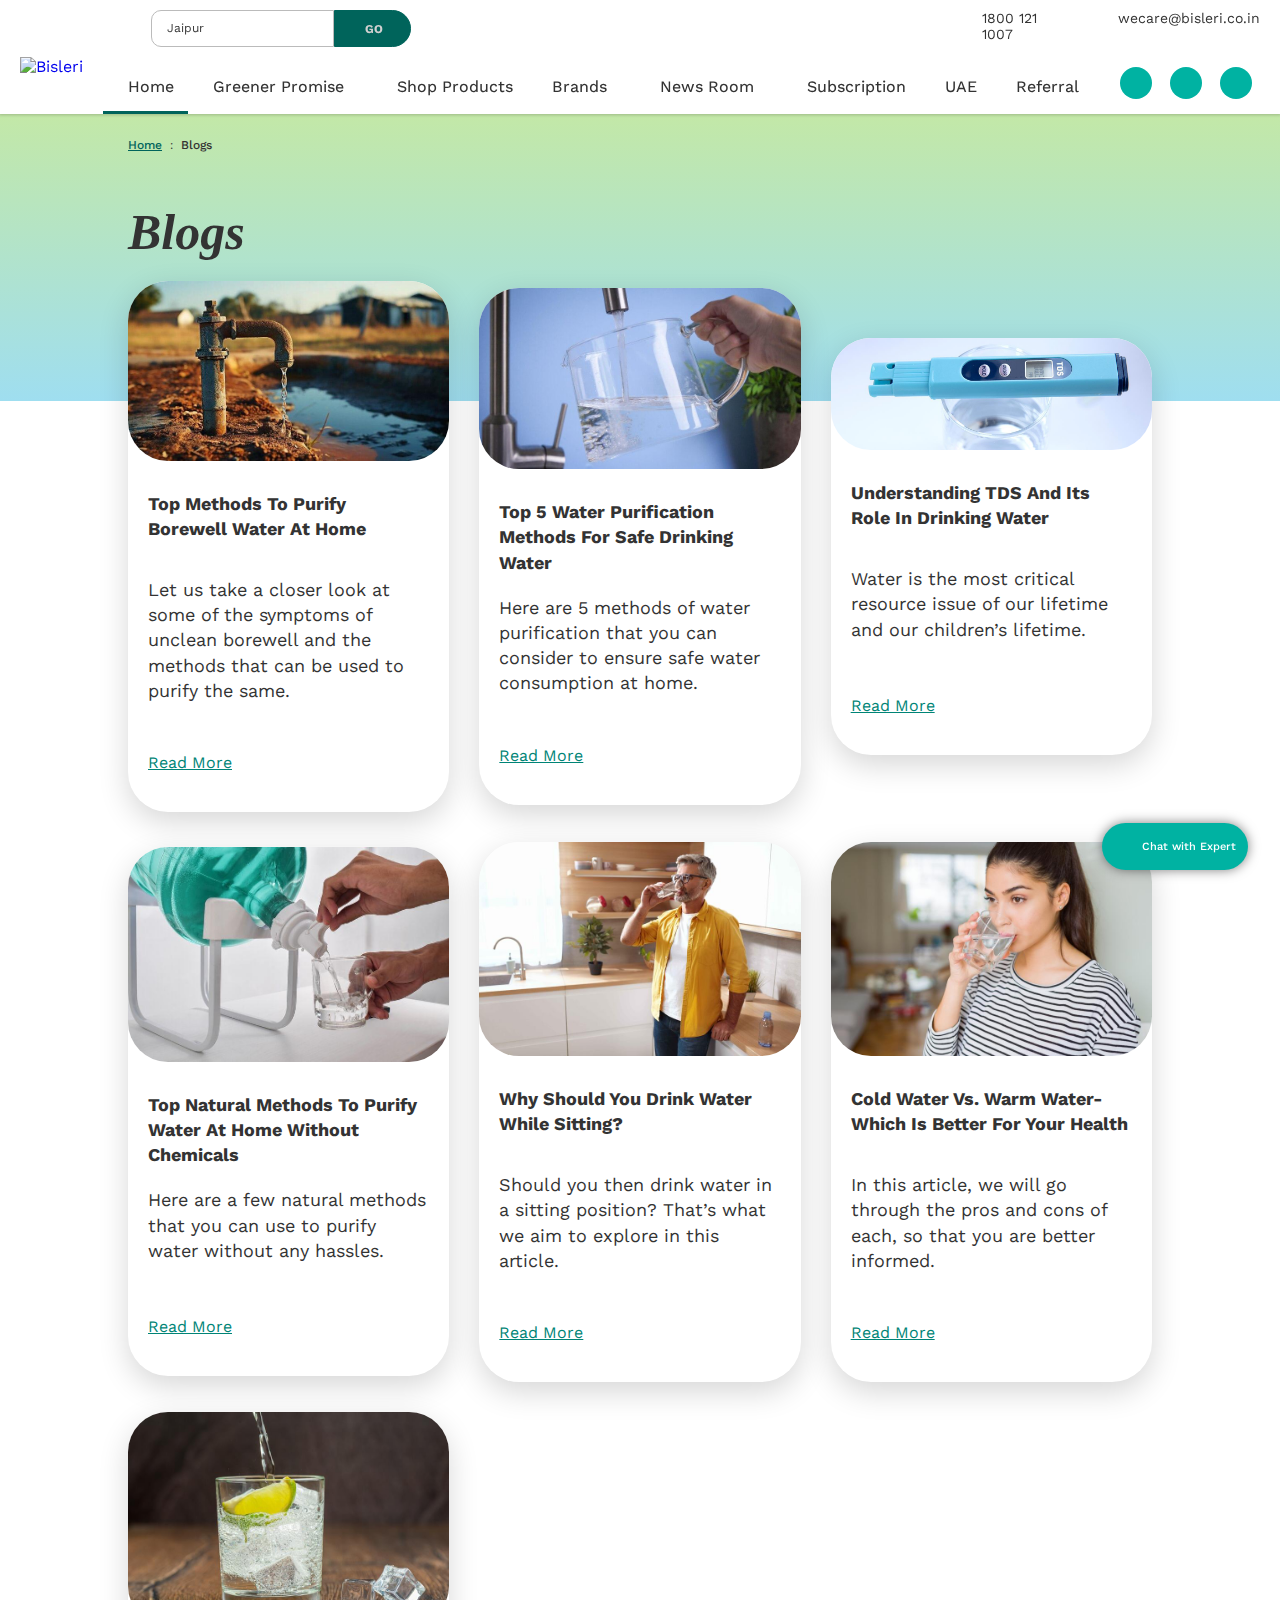
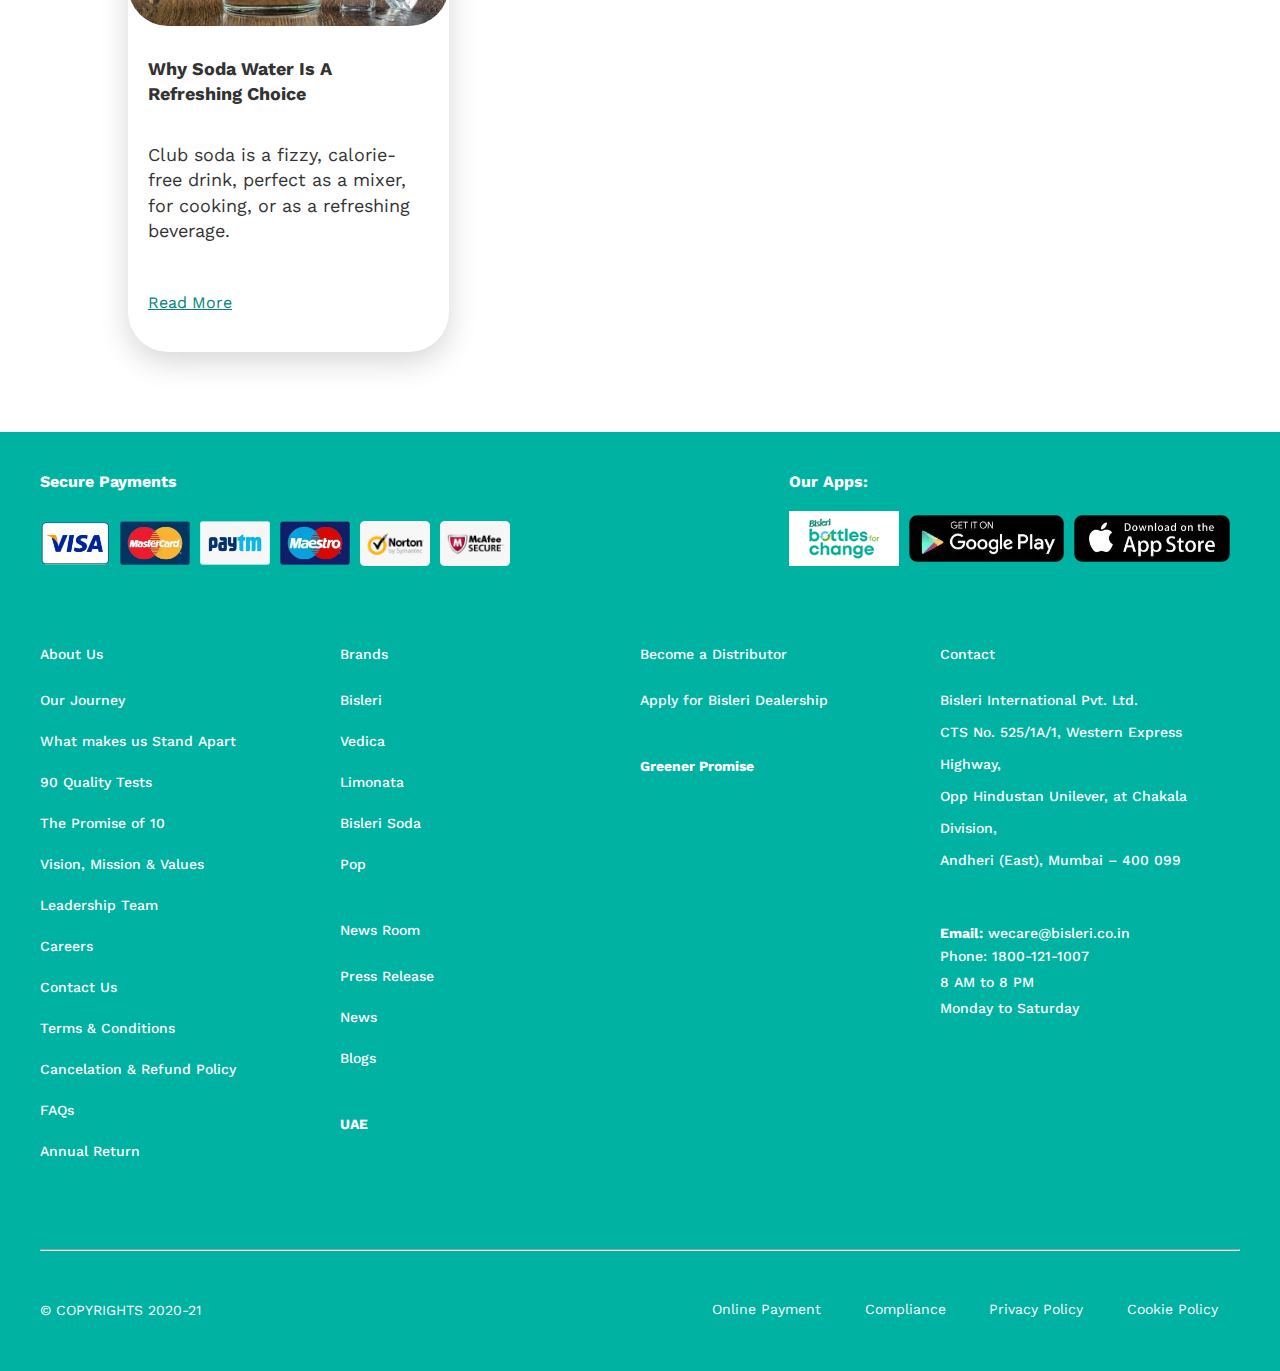
==== asset(abhinav)/blogs.html @ 4d66be45 "added news and blogs and press pages" ====
<!DOCTYPE html>
<html lang="en">
  <head>
    <meta charset="UTF-8" />
    <meta name="viewport" content="width=device-width, initial-scale=1.0" />
    <title>Document</title>
    <link rel="stylesheet" href="blogs.css" />
    <link rel="preconnect" href="https://fonts.googleapis.com" />
    <link rel="preconnect" href="https://fonts.gstatic.com" crossorigin />
    <link
      href="https://fonts.googleapis.com/css2?family=Source+Serif+4:ital,opsz,wght@0,8..60,200..900;1,8..60,200..900&family=Work+Sans:ital,wght@0,100..900;1,100..900&display=swap"
      rel="stylesheet"
    />
    <link
      href="https://fonts.googleapis.com/css2?family=Work+Sans:ital,wght@0,100..900;1,100..900&display=swap"
      rel="stylesheet"
    />
    <link
      rel="icon"
      href="https://www.bisleri.com/images/favicon.ico"
      type="image/x-icon"
    />
    <script src="../asset (aadil)/index.js"></script>

  </head>
  <body>
    <!-- Common Code Start (Header) -->
    <div id="loader">
      <img src="assets/loader.gif" alt="Loading...">
  </div>

  <div class="app-ad">
      <div class="app-ad-wrap">
          <i onclick="hideAppAd()"></i>
          <a href="../asset (aadil)/index.html"><img src="https://www.bisleri.com/images/bisleri-icon.webp" alt="Bisleri"></a>
          <h4>Value Deals on Bisleri app</h4>
      </div>
      <span class="use-app-link">
          <a href="#">Use App</a>
      </span>
  </div>

  <div class="empty-cart-msg">
      <p>There is no product added in the cart</p>
  </div>

  <header>
      <div class="header-top">
          <div class="header-loc">
              <div class="down">Jaipur</div>
              <button title="location">GO</button>
          </div>
          <ul class="drop-down">
              <li>Ahmedabad</li>
              <li>Bangalore</li>
              <li>Chandigarh</li>
              <li>Chennai</li>
              <li>Coimbatore</li>
              <li>Delhi</li>
              <li>Faridabad</li>
              <li>Ghaziabad</li>
              <li>Goa</li>
              <li>Gurugram</li>
              <li>Hyderabad</li>
              <li>Jaipur</li>
              <li>Kolkata</li>
              <li>Ludhiana</li>
              <li>Mumbai</li>
              <li>Mysore</li>
              <li>Navi Mumbai</li>
              <li>Noida</li>
              <li>Pondicherry</li>
              <li>Pune</li>
              <li>Sahibabad</li>
              <li>Thane</li>
              <li>Visakhapatnam</li>
          </ul>
          <div class="header-info">
              <a href="tel:1800 121 1007"><span class="phone"></span><span>1800 121 1007</span></a>
              <a href="mailto:wecare@bisleri.co.in"><span class="email"></span><span>wecare@bisleri.co.in</span></a>
          </div>
      </div>
      <div class="header-bottom">
          <div class="header-left">
              <div class="logo">
                  <input class="menu" type="button" title="menu" onclick="renderPhoneMenu()">
                  <a href="../asset (aadil)/index.html">
                      <img src="https://www.bisleri.com/images/logo.webp" alt="Bisleri">
                  </a>
              </div>
              <nav>
                  <ul>
                      <li><a class="active" href="">Home</a></li>
                      <li class="expend greener-promise"><a href="">Greener Promise</a>
                      <div class="greener-drop-down">
                          <a href="https://www.bisleri.com/greenerPromise">Bisleri Greener Promise</a>
                              <ul>
                                  <li>
                                      <a href="https://www.bisleri.com/greener-promise/sustainability-report-2021-22.pdf">Sustainability Report</a>
                                  </li>
                                  <li>
                                      <a href="https://www.bisleri.com/bottles-for-change">Bottles For Change</a>
                                  </li>
                                  <li>
                                      <a href="https://www.bisleri.com/rainwater-harvesting">Nayi Umeed</a>
                                  </li>
                                  <li>
                                      <a class="font--size-16 font-family1 font--bold" href="https://www.bisleri.com/pdf/csr-policy.pdf" target="_blank" rel="noopener">CSR Policy</a>
                                  </li>
                                  <li>
                                      <a class="font--size-16 font-family1 font--bold" href="https://www.bisleri.com/csr-annual-return" target="_blank" rel="noopener">CSR Annual Return</a>
                                  </li>
                              </ul>
                          </div>
                      </li>
                      <li><a href="">Shop Products</a></li>
                      <li class="expend brands">
                          <a href="">Brands</a>
                          <div class="brand-dropdown">
                              <section>
                                  <h3 class="h3-1">Bisleri</h3>
                                  <ul>
                                      <li><a href="https://www.bisleri.com/bisleri-packaged-drinking-water">Bisleri
                                              Packaged Drinking Water</a>
                                      </li>
                                  </ul>
                              </section>
                              <section>
                                  <h3 class="h3-2">Vedica</h3>
                                  <ul>
                                      <li><a href="https://www.bisleri.com/vedica">Vedica Himalayan Spring Water</a>
                                      </li>
                                      <li><a href="https://www.bisleri.com/vedica-in-glass">Vedica In Glass</a></li>
                                      <li><a href="https://www.bisleri.com/vedica-in-glass">Vedica Sparkling Water</a>
                                      </li>
                                  </ul>
                              </section>
                              <section>
                                  <h3 class="h3-3">Carbonated Soft Drinks</h3>
                                  <ul>
                                      <li><a href="https://www.bisleri.com/bisleri-soda">Bisleri Soda</a></li>
                                  </ul>
                              </section>
                          </div>
                      </li>
                      <li class="expend news-room">
                          <a href="">News Room</a>
                          <div class="news-room-drop-down">
                              <span></span>
                              <ul>
                                  <li>
                                      <a href="https://www.bisleri.com/press-release">Press Release</a>
                                  </li>
                                  <li>
                                      <a href="https://www.bisleri.com/news">News</a>
                                  </li>
                                  <li>
                                      <a href="https://www.bisleri.com/blogs">Blogs</a>
                                  </li>
                              </ul>
                          </div>
                      </li>
                      <li><a href="">Subscription</a></li>
                      <li><a href="">UAE</a></li>
                      <li><a href="">Referral</a></li>
                  </ul>
              </nav>
          </div>
          <div class="header-right">
              <span>Jaipur</span>
              <button class="search" type="button" title="search" onclick="renderSearchBar()"></button>
              <div class="search-bar-panel">
                  <div>
                      <button class="close-panel" onclick="hideSearchBar()">Close</button>
                      <h2>What are you looking for?</h2>
                      <div class="search-bar">
                          <div class="search-wraper">
                              <input type="text" name="search-bar" placeholder="Type here">
                              <button type="button">Search</button>
                          </div>
                      </div>
                      <div class="top-brands">
                          <p>Top brands</p>
                          <div>
                              <label>Bisleri Mineral Water</label>
                              <label>Vedica - Himalayan Spring Water</label>
                              <label>Hand Purifiers</label>
                              <label>Merchandise</label>
                          </div>
                      </div>
                  </div>
              </div>
              <button class="login" type="button" title="login"></button>
              <ul class="login-drop-down">
                  <li><a href="login.html">Login</a></li>
                  <li><a href="signup.html">Register</a></li>
              </ul>
              <button class="cart" type="button" title="cart" onclick="emptyCart()"></button>
          </div>
      </div>
  </header>

  <div class="phone-menu">
      <div class="list-cont">
          <ul class="log-reg">
              <li><a class="menu-links" href="login.html">Login</a></li>
              <li><a href="signup.html">Register</a></li>
          </ul>
          <ul>
              <li>
                  <p class="exp" onclick="renderSubMenu('exp-menu-1')">Greener Promise</p>
                  <div class="exp-menu exp-menu-1">
                      <ul>
                          <li onclick="hideSubMenu('exp-menu-1')"><p><b>Back</b></p></li>
                          <li><a href="">Bisleri Greener Promise</a></li>
                          <li><a href="https://www.bisleri.com/greener-promise/sustainability-report-2021-22.pdf">Sustainability report</a></li>
                          <li><a href="">Bottles For Change</a></li>
                          <li><a href="">Nayi Umeed</a></li>
                          <li><a href="https://www.bisleri.com/pdf/csr-policy.pdf">CSR Policy</a></li>
                          <li><a href="">CSR Annual Return</a></li>
                      </ul>
                  </div>
              </li>
              <li><a href="">Shop Products</a></li>
              <li>
                  <p class="exp" onclick="renderSubMenu('exp-menu-2')">Brands</p>
                  <div class="exp-menu exp-menu-2">
                      <ul>
                          <li onclick="hideSubMenu('exp-menu-2')"><p><b>Back</b></p></li>
                          <li><a href="">Bisleri Packed Drinking Water</a></li>
                          <li><a href="">Vedica Himalayan Spring Water</a></li>
                          <li><a href="">Vedica In Glass</a></li>
                          <li><a href="">Vedica Spakling Water</a></li>
                          <li><a href="">Bisleri Soda</a></li>
                      </ul>
                  </div>
              </li>
              <li>
                  <p class="exp" onclick="renderSubMenu('exp-menu-3')">News Room</p>
                  <div class="exp-menu exp-menu-3">
                      <ul>
                          <li onclick="hideSubMenu('exp-menu-3')"><p><b>Back</b></p></li>
                          <li><a href="">Press Release</a></li>
                          <li><a href="">News</a></li>
                          <li><a href="">Blogs</a></li>
                      </ul>
                  </div>
              </li>
              <li><a href="">Subscription</a></li>
              <li><a href="">UAE</a></li>
          </ul>
          <section>
              <a class="phone" href="tel:1800 121 1007">1800 121 1007</a>
              <a class="email" href="mailto:wecare@bisleri.co.in">wecare@bisleri.co.in</a>
          </section>
      </div>
      <div class="close-menu-div"><button class="close-menu" title="close-menu" onclick="hidePhoneMenu()"></button></div>
  </div>
  <!-- Common Code End (Header) -->

  
    
   

    <div id="app">
      <input type="hidden" name="url" value="blogs" />

      <section class="water--health-bannerbg">
        <div class="background--color-gradientOne padding--bottom-100">
          <div class="container--responsive">
            <div class="breadcrumbs-wrap">
              <ul>
                <li>
                  <a href="#">Home</a>
                </li>
                <li>
                  <a href="#">Blogs</a>
                </li>
              </ul>
            </div>
            <div class="title-wraper margin--top-30 margin--bottom-40">
              <h3 class="title">Blogs</h3>
            </div>
          </div>
        </div>
      </section>

      <section class="water--health-main-wrapper" data-category="About_Banner">
        <div class="container--responsive">
          <div class="water-card health-card">
            <div
              class="article--card"
              data-type=""
              data-category="Related_Articles"
              aria-hidden="true"
            >
              <div class="article--image">
                <img
                  src="assets/XmKSHRtEfa3JlAZTYdCG.jpg"
                  class=""
                  alt="Top Methods to Purify Borewell Water at Home"
                  loading="lazy"
                />
              </div>
              <div class="article--content">
                <h3 class="article--title">
                  Top Methods to Purify Borewell Water at Home
                </h3>
                <p class="article--body">
                  Let us take a closer look at some of the symptoms of unclean
                  borewell and the methods that can be used to purify the same.
                </p>
                <a
                  href="#"
                  class="article--link"
                  data-category="Read_More"
                  >Read More
                </a>
              </div>
            </div>

            <div
              class="article--card"
              data-type=""
              data-category="Related_Articles"
              aria-hidden="true"
            >
              <div class="article--image">
                <img
                  src="assets/Qb8QNeYJ6eM2B062wUau.jpg"
                  class=""
                  alt="Top 5 Water Purification Methods for Safe Drinking Water"
                  loading="lazy"
                />
              </div>
              <div class="article--content">
                <h3 class="article--title">
                  Top 5 Water Purification Methods for Safe Drinking Water
                </h3>
                <p class="article--body">
                  Here are 5 methods of water purification that you can consider
                  to ensure safe water consumption at home.
                </p>
                <a
                  href="#"
                  class="article--link"
                  data-category="Read_More"
                  >Read More
                </a>
              </div>
            </div>

            <div
              class="article--card"
              data-type=""
              data-category="Related_Articles"
              aria-hidden="true"
            >
              <div class="article--image">
                <img
                  src="assets/oUj8TIHA4YJcqd0lP7bJ.jpg"
                  class=""
                  alt="Understanding TDS and its Role in Drinking Water"
                  loading="lazy"
                />
              </div>
              <div class="article--content">
                <h3 class="article--title">
                  Understanding TDS and its Role in Drinking Water
                </h3>
                <p class="article--body">
                  Water is the most critical resource issue of our lifetime and
                  our children’s lifetime.
                </p>
                <a
                  href="#"
                  class="article--link"
                  data-category="Read_More"
                  >Read More
                </a>
              </div>
            </div>

            <div
              class="article--card"
              data-type=""
              data-category="Related_Articles"
              aria-hidden="true"
            >
              <div class="article--image">
                <img
                  src="assets/u7TrrEJmP8Q5a3wHU1AW.jpg"
                  class=""
                  alt="Top Natural Methods to Purify Water at Home without Chemicals"
                  loading="lazy"
                />
              </div>
              <div class="article--content">
                <h3 class="article--title">
                  Top Natural Methods to Purify Water at Home without Chemicals
                </h3>
                <p class="article--body">
                  Here are a few natural methods that you can use to purify
                  water without any hassles.
                </p>
                <a
                  href="#"
                  class="article--link"
                  data-category="Read_More"
                  >Read More
                </a>
              </div>
            </div>

            <div
              class="article--card"
              data-type=""
              data-category="Related_Articles"
              aria-hidden="true"
            >
              <div class="article--image">
                <img
                  src="assets/hMRyWA222ywj60aiCneE.jpg"
                  class=""
                  alt="Why Should You Drink Water While Sitting?"
                  loading="lazy"
                />
              </div>
              <div class="article--content">
                <h3 class="article--title">
                  Why Should You Drink Water While Sitting?
                </h3>
                <p class="article--body">
                  Should you then drink water in a sitting position? That’s what
                  we aim to explore in this article.
                </p>
                <a
                  href="#"
                  class="article--link"
                  data-category="Read_More"
                  >Read More
                </a>
              </div>
            </div>

            <div
              class="article--card"
              data-type=""
              data-category="Related_Articles"
              aria-hidden="true"
            >
              <div class="article--image">
                <img
                  src="assets/YGDW7eUC3VIb4mZHhx7u.jpg"
                  class=""
                  alt="Cold Water vs. Warm Water- Which is Better for Your Health"
                  loading="lazy"
                />
              </div>
              <div class="article--content">
                <h3 class="article--title">
                  Cold Water vs. Warm Water- Which is Better for Your Health
                </h3>
                <p class="article--body">
                  In this article, we will go through the pros and cons of each,
                  so that you are better informed.
                </p>
                <a
                  href="#"
                  class="article--link"
                  data-category="Read_More"
                  >Read More
                </a>
              </div>
            </div>

            <div
              class="article--card"
              data-type=""
              data-category="Related_Articles"
              aria-hidden="true"
            >
              <div class="article--image">
                <img
                  src="assets/YFFQr6N3kAauUEH4qvpZ.jpg"
                  class=""
                  alt="Why Soda Water is a Refreshing Choice"
                  loading="lazy"
                />
              </div>
              <div class="article--content">
                <h3 class="article--title">
                  Why Soda Water is a Refreshing Choice
                </h3>
                <p class="article--body">
                  Club soda is a fizzy, calorie-free drink, perfect as a mixer,
                  for cooking, or as a refreshing beverage.
                </p>
                <a
                  href="#"
                  class="article--link"
                  data-category="Read_More"
                  >Read More
                </a>
              </div>
            </div>
          </div>
        </div>
      </section>
    </div>
    <button class="scrollToTop"><i class="bs--up-arrow"></i></button>

    
<!-- Common Code Start (Footer & Go to Up & Expert Chat) -->
<button class="backtoup" type="button" title="top"></button>

<div class="help-btn">
    <button type="button" title="chat with expert">Chat with Expert</button>
</div>

<footer>
    <div class="footer-cont">
        <div class="pay-app">
            <div class="pay">
                <h4>Secure Payments</h4>
                <ul>
                    <li><img src="assets/visa.jpg" alt=""></li>
                    <li><img src="assets/mastercard.jpg" alt=""></li>
                    <li><img src="assets/paytm.jpg" alt=""></li>
                    <li><img src="assets/maestro.jpg" alt=""></li>
                    <li><img src="assets/norton.webp" alt=""></li>
                    <li><img src="assets/mcafee.webp" alt=""></li>
                </ul>
            </div>
            <div class="apps">
                <h4>Our Apps:</h4>
                <ul>
                    <li><img class="bisleri-bottles" src="assets/bisleri-bottles.webp" alt=""></li>
                    <li><img class="android-btn" src="assets/android-btn.webp" alt=""></li>
                    <li><img class="appstore-btn" src="assets/appstore-btn.webp" alt=""></li>
                </ul>
            </div>
        </div>
        <div class="lists">
            <div>
                <ul>
                    <li>About Us</li>
                    <li><a href="https://www.bisleri.com/our-journey">Our Journey</a></li>
                    <li><a href="https://www.bisleri.com/what-makes-us-stand-apart">What makes us Stand Apart</a></li>
                    <li><a href="https://www.bisleri.com/90-quality-tests">90 Quality Tests</a></li>
                    <li><a href="https://www.bisleri.com/promise-of-10">The Promise of 10</a></li>
                    <li><a href="https://www.bisleri.com/vision-mission-values">Vision, Mission & Values</a></li>
                    <li><a href="https://www.bisleri.com/team">Leadership Team</a></li>
                    <li><a href="https://www.bisleri.com/career">Careers</a></li>
                    <li><a href="https://www.bisleri.com/contact-us">Contact Us</a></li>
                    <li><a href="https://www.bisleri.com/terms-conditions">Terms & Conditions</a></li>
                    <li><a href="https://www.bisleri.com/cancel-refund-policy">Cancelation & Refund Policy</a></li>
                    <li><a href="https://www.bisleri.com/faq">FAQs</a></li>
                    <li><a href="https://www.bisleri.com/annual-return">Annual Return</a></li>
                </ul>
            </div>
            <div>
                <ul>
                    <li>Brands</li>
                    <li><a href="https://www.bisleri.com/bisleri-packaged-drinking-water">Bisleri</a></li>
                    <li><a href="https://www.bisleri.com/vedica">Vedica</a></li>
                    <li><a href="https://www.bisleri.com/limonata">Limonata</a></li>
                    <li><a href="https://www.bisleri.com/bisleri-soda">Bisleri Soda</a></li>
                    <li><a href="https://www.bisleri.com/pop">Pop</a></li>
                </ul>
                <ul>
                    <li>News Room</li>
                    <li><a href="https://www.bisleri.com/press-release">Press Release</a></li>
                    <li><a href="https://www.bisleri.com/news">News</a></li>
                    <li><a href="https://www.bisleri.com/blogs">Blogs</a></li>
                </ul>
                <ul>
                    <li><a href="https://www.bisleri.com/uae"><b>UAE</b></a></li>
                </ul>
            </div>
            <div>
                <ul>
                    <li>Become a Distributor</li>
                    <li><a href="https://www.bisleri.com/distributor">Apply for Bisleri Dealership</a></li>
                </ul>
                <ul>
                    <li><a href="https://www.bisleri.com/greenerPromise"><b>Greener Promise</b></a></li>
                </ul>
            </div>
            <div>
                <ul>
                    <li>Contact</li>
                    <li>Bisleri International Pvt. Ltd.<br><br>
                        CTS No. 525/1A/1, Western Express <br><br>
                        Highway,<br><br>
                        Opp Hindustan Unilever, at Chakala <br><br>
                        Division,<br><br>
                        Andheri (East), Mumbai – 400 099</li>
                </ul>
                <ul>
                    <li class="email"><b>Email:</b> <a href="mailto:wecare@bisleri.co.in">wecare@bisleri.co.in</a>
                    </li>
                    <li class="phone">Phone: <a href="tel:18001211007">1800-121-1007</a></li>
                    <li class="time">8 AM to 8 PM</li>
                    <li class="days">Monday to Saturday</li>
                </ul>
                <ul class="social-links">
                    <li><a class="facebook" href="https://www.facebook.com/Bisleri/"></a></li>
                    <li><a class="twitter" href="https://twitter.com/BisleriZone"></a></li>
                    <li><a class="instagram" href="https://www.instagram.com/bislerizone/"></a></li>
                    <li><a class="youtube" href="https://www.youtube.com/user/BisleriIndia"></a></li>
                </ul>
            </div>
        </div>
        <hr>
        <div class="copyright">
            <div class="copyright-text">
                <p>© COPYRIGHTS 2020-21</p>
            </div>
            <div class="base-links">
                <a href="https://payments.billdesk.com/MercOnline/BisleriController" title="Online Payment">Online
                    Payment</a>
                <a href="https://www.bisleri.com/compliance" title="Compliance">Compliance</a>
                <a href="https://www.bisleri.com/privacy-policy" title="Privacy Policy">Privacy Policy</a>
                <a href="https://www.bisleri.com/cookies-policy" title="Cookie Policy">Cookie Policy</a>
            </div>
        </div>
    </div>
</footer>

<div class="show-480px-770px">
    <div class="show-480px-770px-cont">
        <div class="rotating_image">
            <img src="https://www.bisleri.com/images/rotate.webp" alt="rotate" loading="lazy">
        </div>
        <div class="landscape_text">
            <h3>Please rotate your device</h3>
            <p>We do not support landscape mode, <br>please use the website in the portrait mode for best experience.</p>
        </div>
    </div>
</div>
<!-- Common Code End (Footer & Go to Up & Expert Chat) -->
  </body>
</html>
---- asset(abhinav)/blogs.css ----
@charset "UTF-8";
*{
    margin: 0;
    padding: 0;
    /* font-family: "Work Sans"; */
    font-family: "Work Sans", sans-serif;
}

body{
    margin-bottom: 20px;
    padding-top: 114px;
    font-size: 1em;
}

#loader {
    position: fixed;
    top: 0;
    left: 0;
    width: 100%;
    height: 100%;
    background-color: white;
    display: flex;
    justify-content: center;
    align-items: center;
    z-index: 9999;
}

#loader img {
    width: 100px;
    height: auto;
}

.app-ad{
    display: none;
}

header{
    width: 100%;
    position: fixed;
    top: 0;
    left: 0;
    right: 0;
    z-index: 10;
    padding: 10px 0 0 0;
    box-sizing: border-box;
    box-shadow: 0 0 3px 1px rgba(0, 0, 0, 0.2);
    background-color: white;
}

.header-top{
    height: 37px;
    display: flex;
    justify-content: space-between;
}

.header-loc{
    margin-left: 151px;
    display: flex;
    cursor: pointer;
}

.header-loc div{
    width: 183px;
    font-size: 0.75em;
    font-weight: 400;
    padding: 10px 15px;
    box-sizing: border-box;
    border: 1px solid #bbb;
    border-radius: 10px 0 0 10px;
    background-position: 150px center;
    background-repeat: no-repeat;
    background-size: 20px 20px;
}

.header-loc .down{
    background-image: url("asset/down.svg");
}

.header-loc .up{
    background-image: url("asset/up.svg");
}

.header-loc button{
    width: 77px;
    color: #d0d0d0;
    font-weight: 700;
    text-align: center;
    box-sizing: border-box;
    font-size: 0.75em;
    padding: 10px 30px;
    font-family: "Work Sans", sans-serif;
    outline: none;
    border: none;
    cursor: pointer;
    border: 1px solid #00645b;
    border-radius: 0 23px 23px 0;
    background-color: #00645b;
    transition: background-color 0.3s ease, color 0.3s ease;
}

.header-loc button:hover{
    color: #333333;
    background-color: white;
}

.header-top .drop-down{
    display: none;
    position: absolute;
    top: 48px;
    left: 150px;
    list-style: none;
    width: 183px;
    height: 200px;
    padding: 0 15px;
    font-weight: 500;
    color: #333333;
    box-sizing: border-box;
    overflow-y: scroll;
    background-color: white;
    box-shadow: 0 4px 13px 3px rgba(0, 0, 0, .1);
    transition: .2s ease;
}

.header-top .drop-down li{
    padding: 12px 0;
    cursor: pointer;
}

.header-info{
    width: 325px;
    display: flex;
}

.header-info a{
    color: #333333;
    text-decoration: none;
    font-size: 14px;
    display: flex;
    margin: 0 20px 0 0;
}

.header-info .phone{
    width: 17px;
    height: 17px;
    margin-right: 10px;
    background-image: url("asset/phone.jpg");
    background-position: center;
    background-repeat: no-repeat;
    background-size: cover;
}

.header-info .email{
    width: 17px;
    height: 17px;
    margin-right: 10px;
    background-image: url("asset/email.jpg");
    background-position: center;
    background-repeat: no-repeat;
    background-size: cover;
}

.header-bottom{
    width: 100%;
    display: flex;
    justify-content: space-between;
    padding: 20px 0 0 20px;
    box-sizing: border-box;
}

.header-left{
    display: flex;
    flex-direction: row;
}

.logo{
    margin-top: -10px;
}

nav{
    margin: 0 20px;
}

nav > ul{
    list-style: none;
    display: flex;
    flex-direction: row;
}

nav > ul > li{
    display: flex;
    align-items: start;
}

nav .expend{
    padding-right: 14px;
    background-image: url("asset/down.svg");
    background-position: right 11px;
    background-repeat: no-repeat;
    background-size: 20px 20px;
}

.greener-promise:hover .greener-drop-down{
    display: flex;
}

.greener-drop-down{
    width: 100%;
    display: none;
    position: absolute;
    top: 100%;
    left: 0;
    right: 0;
    padding: 50px;
    border-top: 5px solid #078d73;
    background-color: white;
}

.greener-drop-down > a{
    margin-left: 50px;
    margin-right: 100px;
    font-size: 1.975em;
    font-weight: 900;
    font-family: "Source Serif 4", serif;
    font-style: italic;
    color: #078d73;
}

.greener-drop-down ul{
    list-style: none;
    display: flex;
    padding: 20px 25px;
    box-sizing: border-box;
}

.greener-drop-down ul li a{
    font-weight: 700;
}

.brands:hover .brand-dropdown{
    display: flex;
}

.brand-dropdown{
    width: 50vw;
    position: absolute;
    top: 100%;
    display: none;
    background: #fff;
    padding: 15px 20px;
    box-shadow: 0 2px 3px rgba(0, 0, 0, .1);
    overflow: hidden;
    border-radius: 10px;
}

.brand-dropdown section{
    margin-right: 50px;
}

.brand-dropdown h3{
    margin-bottom: 10px;
}

.brand-dropdown .h3-1{
    color: #078d73;
}

.brand-dropdown .h3-2{
    color: #0a5f8d;
}

.brand-dropdown .h3-3{
    color: #041377;
}

.brand-dropdown section ul{
    list-style: disc;
    margin-left: 20px;
}

.brand-dropdown section li{
    padding: 10px 0;
}

.brand-dropdown section a{
    padding: 0;
}

.news-room:hover .news-room-drop-down{
    display: flex;
}

.news-room-drop-down{
    top: 100%;
    display: none;
    flex-direction: column;
    position: absolute;
}

.news-room span{
    width: 20px;
    height: 20px;
    margin-left: 60px;
    margin-bottom: -10px;
    border-radius: 2px;
    transform: rotate(45deg);
    background-color: white;
}

.news-room-drop-down ul{
    list-style: none;
    padding: 15px 15px 5px 15px;
    border-radius: 10px;
    background-color: white;
}

.news-room-drop-down li{
    font-size: 16px;
    margin-bottom: 15px;
}

.news-room-drop-down li a{
    padding: 0;
    color: #333333;
    font-weight: 600;
}

nav .active{
    border-bottom: 3px solid #00645b;
}

nav li a{
    font-size: 1em;
    font-weight: 450;
    text-decoration: none;
    color: #333333;
    border-bottom: 3px solid white;
    padding: 10px 14px 15px 25px;
}

.header-right{
    display: flex;
    margin-right: 10px;
}

.header-right > button{
    width: 32px;
    height: 32px;
    margin-right: 18px;
    border-radius: 50%;
    border: none;
    background-color: #00b2a2;
    background-position: center;
    background-repeat: no-repeat;
    background-size: 24px 24px;
}

.header-right .search{
    background-image: url("asset/search.svg");
}

.search-bar-panel{
    width: 100%;
    padding: 30px;
    display: none;
    justify-content: center;
    position: fixed;
    top: 0;
    left: 0;
    right: 0;
    z-index: 6;
    box-sizing: border-box;
    background-color: white;
}

.search-bar-panel .close-panel{
    position: absolute;
    top: 40px;
    right: 40px;
    font-size: 15px;
    cursor: pointer;
    border: none;
    outline: none;
    color: #333333;
    padding: 2px 0 2px 35px;
    background-color: white;
    background-image: url("asset/close.svg");
    background-position: 0px center;
    background-repeat: no-repeat;
    background-size: 24px 24px;
}

.search-bar-panel h2{
    width: 100%;
    margin-top: -10px;
    text-align: center;
    color: #333333;
    font-size: 2.825em;
    font-weight: 900;
    font-style: italic;
    font-family: "Source Serif 4", serif;
}

.search-bar{
    display: flex;
    justify-content: center;
}

.search-bar-panel .search-wraper{
    width: 500px;
    display: flex;
    flex-direction: row;
    margin-top: 45px;
}

.search-wraper input{
    border: 1px solid #bbb;
    border-radius: 5px 0 0 5px;
    width: 100%;
    outline: none;
    padding: 15px;
    font-size: 1em;
    font-family: "Work Sans", sans-serif;
    box-sizing: border-box;
    background-color: white;
}

.search-wraper button{
    width: 100px !important;
    height: 100% !important;
    color: #d0d0d0;
    margin: 0px !important;
    margin-left: -8px !important;
    border-radius: 8px;
    padding: 15px 25px;
    font: 500 1em "Work Sans";
    outline: none;
    border: none;
    cursor: pointer;
    border: 1px solid #00645b;
    background-color: #00645b;
    transition: background-color 0.3s ease, color 0.3s ease;
}

.search-wraper button:hover{
    color: #333333;
    background-color: white;
}

.top-brands{
    display: flex;
    flex-direction: column;
    margin-top: 50px;
}

.top-brands p{
    color: #333333;
    text-align: center;
    font: 500 1.125em "Work Sans";
    margin: 20px 0;
}

.top-brands div{
    display: flex;
}

.top-brands label{
    margin: 0 5px;
    display: inline-block;
    background-color: #fff;
    padding: 10px 20px;
    font: 700 .875em "Work Sans";
    border: 1px solid #e4e4e4;
    border-radius: 23px;
    color: #333;
}

.header-right .login{
    background-image: url("asset/user.svg");
    background-size: 21px 21px;
}

.header-right .login:hover + .login-drop-down, .login-drop-down:hover{
    display: block;
}

.login-drop-down{
    width: 150px;
    top: 100%;
    display: none;
    margin-top: -15px;
    margin-left: -100px;
    flex-direction: column;
    position: absolute;
    list-style: none;
    padding: 15px 15px 5px 15px;
    border-radius: 10px;
    background-color: white;
}

.login-drop-down li{
    font-size: 16px;
    margin-bottom: 15px;
    transition: padding-left .25s ease-out;
}

.login-drop-down li:hover{
    padding-left: 10px;
}

.login-drop-down li a{
    padding: 0;
    text-decoration: none;
    cursor: pointer;
    color: #333333;
    font-weight: 500;
}

.header-right .cart{
    background-image: url("asset/cart.svg");
    background-size: 20px 20px;
}

.empty-cart-msg{
    width: 100%;
    padding: 20px;
    text-align: center;
    top: 0;
    left: 0;
    position: fixed;
    z-index: 2;
    font-weight: 600;
    box-sizing: border-box;
    transition: all 0.5s ease-out;
    background-color: #ffe667;
}

header .logo .menu{
    display: none;
}

header .header-right span{
    display: none;
}

@media screen and (max-width: 1149px) {
    header nav{
        display: none;
    }

    header{
        padding-bottom: 20px;
    }
}

.phone-menu{
    display: none;
}


.backtoup {
    width: 57px;
    height: 57px;
    position: fixed;
    right: 18px;
    bottom: 210px;
    display: none;
    outline: none;
    background-color: #00645b;
    background-image: url("asset/white-up.svg");
    background-position: center;
    background-repeat: no-repeat;
    background-size: 28px 28px;
    border: none;
    border-radius: 50%;
    cursor: pointer;
    transition: opacity 0.3s ease, transform 0.3s ease;
}

html {
    scroll-behavior: smooth;
}

.chat-btn{
    color: white;
    background-color: #00b2a2;
    box-shadow: 0 0 12px 0 rgba(0, 0, 0, 0.5);
}

.help-btn{
    position: fixed;
    bottom: 30px;
    right: 32px;
    z-index: 21;
}

.help-btn button{
    color: white;
    border: none;
    outline: none;
    font-size: 11px;
    font-weight: 500;
    border-radius: 25px;
    padding: 17px 12px 17px 40px;
    box-shadow: 0 0 12px 0 rgba(0, 0, 0, 0.5);
    background-color: #00b2a2;
    background-image: url("asset/help-chat.jpg");
    background-position: 12px center;
    background-repeat: no-repeat;
    background-size: 18px 18px;

}

.help-btn:hover{
    border-radius: 5px 5px 0 0;
    background-color: rgba(0, 0, 0, 0.2);
}

.help-btn button:hover{
    background-color: #008d7b;
}


footer{
    width: 100%;
    color: white;
    display: flex;
    padding: 0 20px;
    justify-content: center;
    box-sizing: border-box;
    background-color: #00b2a2;
}

.footer-cont{
    max-width: 1200px;
    width: 100%;
    display: flex;
    flex-direction: column;
}

.pay-app{
    padding: 40px 0;
    display: flex;
    justify-content: space-between;
}

.pay, .apps{
    display: flex;
    flex-direction: column;
}

.pay h4{
    width: 100%;
    margin-bottom: 30px;
}

.pay ul, .apps ul{
    list-style: none;
    display: flex;
    flex-direction: row;
    flex-wrap: wrap;
}

.pay li img{
    width: 70px;
    margin-right: 10px;
}

.apps{
    padding: 0 0 0 100px;
}

.apps h4{
    width: 100%;
    margin-bottom: 20px;
}

.apps ul{
    align-items: center;
}

.apps li img{
    margin-right: 10px;
}

.bisleri-bottles{
    width: 110px;
}

.lists{
    padding: 40px 0;
    display: flex;
    flex-direction: row;
}

.lists div{
    width: 300px;
}

.lists ul{
    font-size: 14px;
    list-style: none;
    margin-bottom: 50px;
}

.lists ul li{
    font-weight: 500 !important;
    margin-bottom: 25px;
}

.lists ul li:first-child{
    font-weight: 700;
    margin-bottom: 30px;
}

.lists ul li a{
    font-weight: 500;
    color: white;
    text-decoration: none;
}

.lists ul .email{
    margin: 0 !important;
    line-height: 30px;
}

.lists ul .phone{
    margin-bottom: 10px;
}

.lists ul .time{
    margin-bottom: 10px;
}

.lists ul .days{
    margin-bottom: 25px;
}

.social-links{
    display: flex;
    flex-direction: row;
}

.social-links li{
    width: 23px;
    height: 23px;
    margin-right: 5px;
}

.social-links li a{
    width: 23px;
    height: 23px;
    float: left;
    background-position: center;
    background-repeat: no-repeat;
    background-size: 23px;
}

.social-links .facebook{
    background-image: url("./asset/facebook.jpg");
}

.social-links .twitter{
    background-image: url("./asset/x.jpg");
}

.social-links .instagram{
    background-image: url("./asset/insta.jpg");
}

.social-links .youtube{
    background-image: url("./asset/youtube.jpg");
}

.copyright{
    display: flex;
    justify-content: space-between;
    padding: 50px 0;
}

.copyright .copyright-text p{
    font-size: 14px;
}

.copyright .base-links{
    max-width: 550px;
    width: 100%;
    display: flex;
    justify-content: space-around;
}

.copyright .base-links a{
    font-size: 14px;
    color: white;
    text-decoration: none;
}

@media screen and ( max-width: 1070px ){
    .bisleri-bottles{
        width: 82px;
    }

    .android-btn, .appstore-btn{
        width: 94px;
    }
}

.show-480px-770px{
    display: none;
}

@media screen and (min-width: 480px) and (max-width: 770px) {
    .show-480px-770px{
        width: 100%;
        height: 100%;
        display: flex;
        padding: 30px 30px !important;
        top: 0;
        left: 0;
        right: 0;
        bottom: 0;
        z-index: 20;
        position: fixed;
        justify-content: center;
        align-items: center;
        box-sizing: border-box;
        background-color: white;
    }

    .rotating_image{
        display: flex;
        margin-bottom: 20px;
        justify-content: center;
    }

    .rotating_image img{
        width: 150px;
    }

    .show-480px-770px h3{
        color: #333333;
        text-align: center;
        font: 500 18px 'Work Sans';
        position: relative;
    }

    .show-480px-770px p{
        color: #333333;
        text-align: center;
        font: 500 14px 'Work Sans';
        line-height: 30px;
        color: #333;
    }

    .help-btn button{
        font-size: 8px;
        background-size: 15px;
    }    
}



a,body,div,h3,html,i,img,li,p,section,ul {
    margin: 0;
    padding: 0;
    border: 0;
    font-size: 100%;
    font-style: inherit;
    font-family: "Work Sans", sans-serif;
    vertical-align: baseline
}

section {
    display: block
}

body {
    line-height: 1
}

ul {
    list-style: none
}

@font-face {
    font-family: "Work Sans", sans-serif;
    src: url(/fonts/WorkSans-ExtraBold.eot?70f4b1749c35606dcad4de3ea376d143);
    src: url(/fonts/WorkSans-ExtraBold.eot?70f4b1749c35606dcad4de3ea376d143) format("embedded-opentype"),url(/fonts/WorkSans-ExtraBold.woff2?85241418f2af3e06a1c20072b9cde417) format("woff2"),url(/fonts/WorkSans-ExtraBold.woff?d2d5eed90c974cf5cc0c73923f901989) format("woff"),url(/fonts/WorkSans-ExtraBold.ttf?89f496be02cc0fbfb2d07b9e8705a8a3) format("truetype"),url(/fonts/WorkSans-ExtraBold.svg?64138c07569500f98326aa329e93f84e) format("svg");
    font-weight: 800;
    font-style: normal;
    font-display: swap
}

@font-face {
    font-family: "Work Sans", sans-serif;
    src: url(/fonts/WorkSans-Bold.eot?a9e54a9d78481ff086727c0b51a2eaf4);
    src: url(/fonts/WorkSans-Bold.eot?a9e54a9d78481ff086727c0b51a2eaf4) format("embedded-opentype"),url(/fonts/WorkSans-Bold.woff2?27b3dcad52fb07d730bdfd79f17ccbd0) format("woff2"),url(/fonts/WorkSans-Bold.woff?3f4f0eda64c07bb5cd4e9f00c5426b7e) format("woff"),url(/fonts/WorkSans-Bold.ttf?aa9631ad75f821ffbbff109f85e2b004) format("truetype"),url(/fonts/WorkSans-Bold.svg?3f5b2d3e35c23b28e15e3525d5621413) format("svg");
    font-weight: 700;
    font-style: normal;
    font-display: swap
}

@font-face {
    /* font-family: Work Sans; */
    font-family: "Work Sans", sans-serif;

    src: url(/fonts/WorkSans-Black.eot?2c9d8c2a85c709ec23935ed6d1919b2c);
    src: url(/fonts/WorkSans-Black.eot?2c9d8c2a85c709ec23935ed6d1919b2c) format("embedded-opentype"),url(/fonts/WorkSans-Black.woff2?5c94b13c3135077ddfe9c70d2b190474) format("woff2"),url(/fonts/WorkSans-Black.woff?0f9508597bcf9812abc67be37e19ede4) format("woff"),url(/fonts/WorkSans-Black.ttf?4919ed30ca2f5931d5e271afa7e8b083) format("truetype"),url(/fonts/WorkSans-Black.svg?8898e8aeeef88c3b8fe6a9df522dd038) format("svg");
    font-weight: 900;
    font-style: normal;
    font-display: swap
}

@font-face {
    /* font-family: Work Sans; */
    font-family: "Work Sans", sans-serif;

    src: url(/fonts/WorkSans-ExtraLight.eot?9c2fe295c914359e465d08ab099b1618);
    src: url(/fonts/WorkSans-ExtraLight.eot?9c2fe295c914359e465d08ab099b1618) format("embedded-opentype"),url(/fonts/WorkSans-ExtraLight.woff2?63e447710de39fc07caf33773b6666cb) format("woff2"),url(/fonts/WorkSans-ExtraLight.woff?35b90f35956a7cc01296e8f2976dbdbd) format("woff"),url(/fonts/WorkSans-ExtraLight.ttf?78870a685515497ce3e2a895b2bd2212) format("truetype"),url(/fonts/WorkSans-ExtraLight.svg?93a58d4b3a18b88fb2b92593ff4cd8cf) format("svg");
    font-weight: 200;
    font-style: normal;
    font-display: swap
}

@font-face {
    /* font-family: Work Sans; */
    font-family: "Work Sans", sans-serif;

    src: url(/fonts/WorkSans-Light.eot?4d7be98aa279699ed7919a5a8fee6fd9);
    src: url(/fonts/WorkSans-Light.eot?4d7be98aa279699ed7919a5a8fee6fd9) format("embedded-opentype"),url(/fonts/WorkSans-Light.woff2?bee234c7fbfadd15eb0f7e12abb3f4e6) format("woff2"),url(/fonts/WorkSans-Light.woff?46de6eb84014f47a57805032eab6ea25) format("woff"),url(/fonts/WorkSans-Light.ttf?4076ab38701572cadb4ca379b787a525) format("truetype"),url(/fonts/WorkSans-Light.svg?f3e8a64b8329c1bd28d8159b3d4dd1ab) format("svg");
    font-weight: 300;
    font-style: normal;
    font-display: swap
}

@font-face {
    /* font-family: Work Sans; */
    font-family: "Work Sans", sans-serif;

    src: url(/fonts/WorkSans-Medium.eot?a693c4df891d7e9141bf4169b9ac2033);
    src: url(/fonts/WorkSans-Medium.eot?a693c4df891d7e9141bf4169b9ac2033) format("embedded-opentype"),url(/fonts/WorkSans-Medium.woff2?2d4b10fb97283ead50fb8a308439ffb6) format("woff2"),url(/fonts/WorkSans-Medium.woff?ebb3b5087ba224f2268109fa9ea564c1) format("woff"),url(/fonts/WorkSans-Medium.ttf?46782a16de8a9079c7936b5349e4112b) format("truetype"),url(/fonts/WorkSans-Medium.svg?9adb0aeed69925e076d078b5fa719163) format("svg");
    font-weight: 500;
    font-style: normal;
    font-display: swap
}

@font-face {
    /* font-family: Work Sans; */
    font-family: "Work Sans", sans-serif;

    src: url(/fonts/WorkSans-Regular.eot?d3a57b1f3dfe3972c2f2d441dc4fd417);
    src: url(/fonts/WorkSans-Regular.eot?d3a57b1f3dfe3972c2f2d441dc4fd417) format("embedded-opentype"),url(/fonts/WorkSans-Regular.woff2?1dc37d04c91ff4bb213e90615873e708) format("woff2"),url(/fonts/WorkSans-Regular.woff?08355c52f278f9f008bb500b3269f161) format("woff"),url(/fonts/WorkSans-Regular.ttf?9600bb9def095aad4a7044d73e7f10b8) format("truetype"),url(/fonts/WorkSans-Regular.svg?30a0610a376957333551d0bf09c3fc35) format("svg");
    font-weight: 400;
    font-style: normal;
    font-display: swap
}

@font-face {
    /* font-family: Work Sans; */
    font-family: "Work Sans", sans-serif;

    src: url(/fonts/WorkSans-SemiBold.eot?ed192213033d0ef120c899fb76ba630c);
    src: url(/fonts/WorkSans-SemiBold.eot?ed192213033d0ef120c899fb76ba630c) format("embedded-opentype"),url(/fonts/WorkSans-SemiBold.woff2?ce9a361976f6493b75f557a9affc0b9a) format("woff2"),url(/fonts/WorkSans-SemiBold.woff?b5b2c2a5ebfc62857a61746a971d28cd) format("woff"),url(/fonts/WorkSans-SemiBold.ttf?3ae12818f6aafe194e8568432cd5f51f) format("truetype"),url(/fonts/WorkSans-SemiBold.svg?f834bcfa89ebc9ae1471815688867fb3) format("svg");
    font-weight: 600;
    font-style: normal;
    font-display: swap
}

@font-face {
    /* font-family: Work Sans; */
    font-family: "Work Sans", sans-serif;

    src: url(/fonts/WorkSans-Thin.eot?1d23a415e30f3855fd84bb0484aff074);
    src: url(/fonts/WorkSans-Thin.eot?1d23a415e30f3855fd84bb0484aff074) format("embedded-opentype"),url(/fonts/WorkSans-Thin.woff2?d014451292993a9337bb316678a529d7) format("woff2"),url(/fonts/WorkSans-Thin.woff?476f90460f869f7e70371daaf88babfb) format("woff"),url(/fonts/WorkSans-Thin.ttf?4d10b864e9c16244346a752d3af28d7a) format("truetype"),url(/fonts/WorkSans-Thin.svg?aff64c27944f30c48f19b47526bc014a) format("svg");
    font-weight: 100;
    font-style: normal;
    font-display: swap
}

@font-face {
    font-family: Tiempos Headline;
    src: url(/fonts/TiemposHeadline-Regular.eot?8c2a873fad6eea8405039c0266b16f91);
    src: url(/fonts/TiemposHeadline-Regular.eot?8c2a873fad6eea8405039c0266b16f91) format("embedded-opentype"),url(/fonts/TiemposHeadline-Regular.woff2?fd94627d51afe9cd92cf714ae1720be6) format("woff2"),url(/fonts/TiemposHeadline-Regular.woff?3d7b84b7b327c78a64f0a5a891c1d402) format("woff"),url(/fonts/TiemposHeadline-Regular.ttf?5f16e9f4aa8e6630c54d7bb95975f568) format("truetype"),url(/fonts/TiemposHeadline-Regular.svg?86ca5d10cb17147daf7bd4b442d11eeb) format("svg");
    font-weight: 400;
    font-style: normal;
    font-display: swap
}

@font-face {
    font-family: Tiempos Headline;
    src: url(/fonts/TiemposHeadline-LightItalic.eot?78c075a16dc81b2b8b40c6b8713ade76);
    src: url(/fonts/TiemposHeadline-LightItalic.eot?78c075a16dc81b2b8b40c6b8713ade76) format("embedded-opentype"),url(/fonts/TiemposHeadline-LightItalic.woff2?872e34a7bcea9a67e25db9c42b648510) format("woff2"),url(/fonts/TiemposHeadline-LightItalic.woff?0983b2c6032db6fd94f696f20ced7343) format("woff"),url(/fonts/TiemposHeadline-LightItalic.ttf?828602960b03cabef744b4e6641e7366) format("truetype"),url(/fonts/TiemposHeadline-LightItalic.svg?e4f14649994dc78311d63148cd8925c0) format("svg");
    font-weight: 300;
    font-style: italic;
    font-display: swap
}

@font-face {
    font-family: Tiempos Headline;
    src: url(/fonts/TiemposHeadline-Medium.eot?0c6ef1c25b2f13c9701610cb0cc3b2c0);
    src: url(/fonts/TiemposHeadline-Medium.eot?0c6ef1c25b2f13c9701610cb0cc3b2c0) format("embedded-opentype"),url(/fonts/TiemposHeadline-Medium.woff2?b20d2555efef636f8c0ce721fed2a0dd) format("woff2"),url(/fonts/TiemposHeadline-Medium.woff?5236ed0e428146a08c2b201bbc2bcf5b) format("woff"),url(/fonts/TiemposHeadline-Medium.ttf?5ad88f7388daa646b824ccdfe96d74ae) format("truetype"),url(/fonts/TiemposHeadline-Medium.svg?c19d9611c7102e8222540dfb257f0e28) format("svg");
    font-weight: 500;
    font-style: normal;
    font-display: swap
}

@font-face {
    font-family: Tiempos Headline;
    src: url(/fonts/TiemposHeadline-BlackItalic.eot?a25ead337a480634b94d43c94f3b6777);
    src: url(/fonts/TiemposHeadline-BlackItalic.eot?a25ead337a480634b94d43c94f3b6777) format("embedded-opentype"),url(/fonts/TiemposHeadline-BlackItalic.woff2?f89a29ca020efb4ba875ebf90bbc5719) format("woff2"),url(/fonts/TiemposHeadline-BlackItalic.woff?8e0ed8ee76a862b72a0b462a9946525b) format("woff"),url(/fonts/TiemposHeadline-BlackItalic.ttf?810702a9843999b10657a4f8d5c4d555) format("truetype"),url(/fonts/TiemposHeadline-BlackItalic.svg?3b719652eaa859fc08ca32bf509b1398) format("svg");
    font-weight: 900;
    font-style: italic;
    font-display: swap
}

@font-face {
    font-family: bisleri;
    src: url(/fonts/bisleri.eot?ac8d454f5e5ded8147503592b2087be1);
    src: url(/fonts/bisleri.eot?ac8d454f5e5ded8147503592b2087be1) format("embedded-opentype"),url(/fonts/bisleri.ttf?2dfa5b38d2a15ca7122edbe906b4f705) format("truetype"),url(/fonts/bisleri.woff?6ac901104e1808037d8630872520ca14) format("woff"),url(/fonts/bisleri.svg?cc5be89f1fed6d62d2341668bc4e80f4) format("svg");
    font-weight: 400;
    font-style: normal;
    font-display: block
}

[class^=bs--] {
    font-family: bisleri!important;
    /* speak: never; */
    font-style: normal;
    font-weight: 400;
    font-variant: normal;
    text-transform: none;
    line-height: 1;
    -webkit-font-smoothing: antialiased;
    -moz-osx-font-smoothing: grayscale
}

.bs--up-arrow:before {
    content: "\EA82"
}

.breadcrumbs-wrap ul,.health-card,.scrollToTop i {
    display: flex
}

.health-card,.scrollToTop i {
    align-items: center
}

.scrollToTop i {
    justify-content: center
}

* {
    margin: 0;
    padding: 0;
    box-sizing: border-box;
    outline: none;
    -webkit-tap-highlight-color: transparent
}

html {
    width: 100%;
    height: 100%;
    scroll-behavior: smooth
}

body,html {
    -webkit-text-size-adjust: 100%;
    -moz-text-size-adjust: 100%;
    text-size-adjust: 100%
}

body {
    -webkit-overflow-scrolling: touch;
    overflow-x: hidden;
    overflow-y: scroll;
    -webkit-tap-highlight-color: transparent;
    touch-action: manipulation;
    line-height: normal;
    /* font-family: Work Sans; */
    font-family: "Work Sans", sans-serif;

    font-size: 1em;
    color: #333
}

@media only screen and (max-width: 1920px) {
    body {
        font-size:1em
    }
}

@media only screen and (max-width: 1440px) {
    body {
        font-size:.875em
    }
}

@media only screen and (max-width: 768px) {
    body {
        font-size:.75em
    }
}

button {
    background-color: transparent;
    border: none;
    /* -webkit-appearance: none; */
    cursor: pointer
}

button:focus {
    outline: none
}

:after,:before {
    font-family: bisleri
}

input {
    font: normal 1em Work Sans
}

input::-webkit-inner-spin-button,input::-webkit-outer-spin-button {
    -webkit-appearance: none;
    margin: 0
}

input:-webkit-autofill,input:-webkit-autofill:active,input:-webkit-autofill:focus,input:-webkit-autofill:hover {
    box-shadow: inset 0 0 0 30px #fff!important
}

img {
    max-width: 100%;
    height: auto;
    display: block;
    outline: none;
    border: 0
}

a {
    text-decoration: none
}

input:focus {
    outline: none
}

::-moz-placeholder {
    color: #333;
    opacity: 1;
    font-size: .875em
}

:-ms-input-placeholder {
    color: #333;
    opacity: 1;
    font-size: .875em
}

:-ms-input-placeholder,::-ms-input-placeholder {
    color: #333;
    font-size: .875em
}

.container--responsive {
    max-width: 1200px;
    width: 100%;
    margin: 0 auto
}

@media only screen and (max-width: 1366px) {
    .container--responsive {
        max-width:1024px
    }
}

@media only screen and (max-width: 1200px) {
    .container--responsive {
        padding:0 20px
    }
}

.padding--bottom-100 {
    padding-bottom: 100px
}

@media screen and (max-width: 768px) {
    .padding--bottom-100 {
        padding-bottom:50px
    }
}

.margin--bottom-40 {
    margin-bottom: 40px
}

.margin--top-30 {
    margin-top: 30px
}

.background--color-gradientOne {
    background: #c3e8a7;
    background: linear-gradient(-180deg,#c3e8a7,#9fdef0)
}

.breadcrumbs-wrap ul {
    padding: 20px 0
}

.breadcrumbs-wrap ul li a {
    font: 500 .75em Work Sans;
    color: #00645b;
    text-decoration: underline;
    position: relative
}

.breadcrumbs-wrap ul li a:after {
    content: ":";
    color: #333;
    margin: 0 8px;
    display: inline-block;
    text-decoration: none
}

.breadcrumbs-wrap ul li:last-child {
    margin-right: 0
}

.breadcrumbs-wrap ul li:last-child a {
    color: #333;
    text-decoration: none;
    border: 0;
    pointer-events: none
}

.breadcrumbs-wrap ul li:last-child a:after {
    content: none
}

p {
    line-height: 1.4
}

.custom--checkbox-tag input[type=checkbox]:hover:not(:checked)+label {
    background-color: #c0edfa
}

.article--card {
    border-radius: 10px
}

.article--card {
    background: #fff;
    width: calc(33.33333% - 40px);
    margin-right: 40px;
    outline: none
}

@media screen and (max-width: 768px) {
    .article--card {
        margin-right:20px
    }
}

.article--image {
    width: 100%;
    border-radius: 10px;
    overflow: hidden
}

.article--content {
    padding: 30px 20px 40px
}

.article--title {
    font: 700 1.125em Work Sans;
    margin-bottom: 20px;
    min-height: 84px
}

@media screen and (max-width: 768px) {
    .article--title {
        min-height:45px
    }
}

@media screen and (max-width: 550px) {
    .article--title {
        min-height:48px
    }
}

.article--body {
    font: normal .875em Work Sans;
    margin-bottom: 50px;
    min-height: 80px
}

@media screen and (max-width: 768px) {
    .article--body {
        margin-bottom:20px;
        min-height: 60px
    }
}

@media screen and (max-width: 550px) {
    .article--body {
        min-height:52px
    }
}

.article--link {
    font: normal 1em Work Sans;
    text-decoration: underline;
    color: #008476
}

.pure-material-textfield-outlined>input.error:not(:focus):-moz-placeholder-shown,.pure-material-textfield-outlined>textarea.error:not(:focus):-moz-placeholder-shown {
    border-top-color: #ff1313
}

.pure-material-textfield-outlined>input.error:not(:focus):-ms-input-placeholder,.pure-material-textfield-outlined>textarea.error:not(:focus):-ms-input-placeholder {
    border-top-color: #ff1313
}

.pure-material-textfield-outlined>input.error:not(:focus):placeholder-shown,.pure-material-textfield-outlined>textarea.error:not(:focus):placeholder-shown {
    border-top-color: #ff1313
}

.pure-material-textfield-outlined>input:not(:focus):-moz-placeholder-shown,.pure-material-textfield-outlined>textarea:not(:focus):-moz-placeholder-shown {
    border-top-color: #bbb
}

.pure-material-textfield-outlined>input:not(:focus):-ms-input-placeholder,.pure-material-textfield-outlined>textarea:not(:focus):-ms-input-placeholder {
    border-top-color: #bbb
}

.pure-material-textfield-outlined>input:not(:focus):placeholder-shown,.pure-material-textfield-outlined>textarea:not(:focus):placeholder-shown {
    border-top-color: #bbb
}

.pure-material-textfield-outlined>input:not(:focus):-moz-placeholder-shown+span,.pure-material-textfield-outlined>textarea:not(:focus):-moz-placeholder-shown+span {
    font: 500 1.125em Work Sans;
    line-height: 58px
}

.pure-material-textfield-outlined>input:not(:focus):-ms-input-placeholder+span,.pure-material-textfield-outlined>textarea:not(:focus):-ms-input-placeholder+span {
    font: 500 1.125em Work Sans;
    line-height: 58px
}

.pure-material-textfield-outlined>input:not(:focus):placeholder-shown+span,.pure-material-textfield-outlined>textarea:not(:focus):placeholder-shown+span {
    font: 500 1.125em Work Sans;
    line-height: 58px
}

@media screen and (max-width: 768px) {
    .pure-material-textfield-outlined>input:not(:focus):-moz-placeholder-shown+span,.pure-material-textfield-outlined>textarea:not(:focus):-moz-placeholder-shown+span {
        line-height:53px
    }

    .pure-material-textfield-outlined>input:not(:focus):-ms-input-placeholder+span,.pure-material-textfield-outlined>textarea:not(:focus):-ms-input-placeholder+span {
        line-height: 53px
    }

    .pure-material-textfield-outlined>input:not(:focus):placeholder-shown+span,.pure-material-textfield-outlined>textarea:not(:focus):placeholder-shown+span {
        line-height: 53px
    }
}

.pure-material-textfield-outlined>input:not(:focus):-moz-placeholder-shown+span:after,.pure-material-textfield-outlined>input:not(:focus):-moz-placeholder-shown+span:before,.pure-material-textfield-outlined>textarea:not(:focus):-moz-placeholder-shown+span:after,.pure-material-textfield-outlined>textarea:not(:focus):-moz-placeholder-shown+span:before {
    border-top-color: transparent
}

.pure-material-textfield-outlined>input:not(:focus):-ms-input-placeholder+span:after,.pure-material-textfield-outlined>input:not(:focus):-ms-input-placeholder+span:before,.pure-material-textfield-outlined>textarea:not(:focus):-ms-input-placeholder+span:after,.pure-material-textfield-outlined>textarea:not(:focus):-ms-input-placeholder+span:before {
    border-top-color: transparent
}

.pure-material-textfield-outlined>input:not(:focus):placeholder-shown+span:after,.pure-material-textfield-outlined>input:not(:focus):placeholder-shown+span:before,.pure-material-textfield-outlined>textarea:not(:focus):placeholder-shown+span:after,.pure-material-textfield-outlined>textarea:not(:focus):placeholder-shown+span:before {
    border-top-color: transparent
}

@media not all and (min-resolution: 0.001dpcm) {
    @supports (-webkit-appearance:none) {
    }
}

.scrollToTop {
    position: fixed;
    right: 18px;
    bottom: 210px;
    z-index: 100;
    border-radius: 50%;
    background: #00645b;
    padding: 20px;
    color: #fff;
    border: none;
    cursor: pointer;
    display: none
}

.scrollToTop i {
    font-size: 1.25em
}

.health-card {
    flex-wrap: wrap;
    margin-bottom: 50px;
    margin-right: -30px
}

@media screen and (max-width: 575px) {
    .health-card {
        margin-right:0
    }
}

.health-card .article--card {
    width: calc(33.33333% - 30px);
    background-color: #fff;
    box-shadow: 0 10px 30px rgba(0,0,0,.16);
    border-radius: 40px;
    margin-bottom: 30px;
    margin-right: 30px
}

@media screen and (max-width: 768px) {
    .health-card .article--card {
        width:calc(50% - 30px)
    }
}

@media screen and (max-width: 575px) {
    .health-card .article--card {
        width:100%;
        margin-right: 0
    }
}

.health-card .article--card .article--image img {
    border-radius: 40px;
    width: 100%
}

.health-card .article--card .article--title {
    font: 700 1.125em Work Sans;
    line-height: 1.4;
    min-height: 66px
}

@media screen and (max-width: 550px) {
    .health-card .article--card .article--title {
        min-height:auto
    }
}

.health-card .article--card .article--body {
    font: normal 1.125em Work Sans;
    line-height: 1.4
}

.health-card.water-card {
    margin-top: -120px
}

@media screen and (max-width: 768px) {
    .health-card.water-card {
        margin-top:40px
    }
}

.health-card.water-card .article--title {
    text-transform: capitalize;
    color: #333
}

.health-card.water-card .article--body {
    color: #333
}

@media screen and (max-width: 768px) {
    .water--health-bannerbg .padding--bottom-100 {
        padding-bottom:0
    }
}

.water--health-bannerbg .title-wraper {
    display: flex;
    justify-content: space-between
}

@media screen and (max-width: 768px) {
    .water--health-bannerbg .breadcrumbs-wrap ul li:last-child {
        width:50%
    }
}

.title-wraper .title {
    font: italic 900 3.125em Tiempos Headline
}

@media screen and (max-width: 768px) {
    .title-wraper .title {
        font-size:1.75em
    }
}

*{
    margin: 0;
    padding: 0;
    font-family: "Work Sans",sans-serif;
}

body{
    margin-bottom: 20px;
    padding-top: 114px;
    font-size: 1em;
}

#loader {
    position: fixed;
    top: 0;
    left: 0;
    width: 100%;
    height: 100%;
    background-color: white;
    display: flex;
    justify-content: center;
    align-items: center;
    z-index: 9999;
}

#loader img {
    width: 100px;
    height: auto;
}

.app-ad{
    display: none;
}

header{
    width: 100%;
    position: fixed;
    top: 0;
    left: 0;
    right: 0;
    z-index: 10;
    padding: 10px 0 0 0;
    box-sizing: border-box;
    box-shadow: 0 0 3px 1px rgba(0, 0, 0, 0.2);
    background-color: white;
}

.header-top{
    height: 37px;
    display: flex;
    justify-content: space-between;
}

.header-loc{
    margin-left: 151px;
    display: flex;
    cursor: pointer;
}

.header-loc div{
    width: 183px;
    font-size: 0.75em;
    font-weight: 400;
    padding: 10px 15px;
    box-sizing: border-box;
    border: 1px solid #bbb;
    border-radius: 10px 0 0 10px;
    background-position: 150px center;
    background-repeat: no-repeat;
    background-size: 20px 20px;
}

.header-loc .down{
    background-image: url("asset/down.svg");
}

.header-loc .up{
    background-image: url("asset/up.svg");
}

.header-loc button{
    width: 77px;
    color: #d0d0d0;
    font-weight: 700;
    text-align: center;
    box-sizing: border-box;
    font-size: 0.75em;
    padding: 10px 30px;
    font-family: "Work Sans",sans-serif;
    outline: none;
    border: none;
    cursor: pointer;
    border: 1px solid #00645b;
    border-radius: 0 23px 23px 0;
    background-color: #00645b;
    transition: background-color 0.3s ease, color 0.3s ease;
}

.header-loc button:hover{
    color: #333333;
    background-color: white;
}

.header-top .drop-down{
    display: none;
    position: absolute;
    top: 48px;
    left: 150px;
    list-style: none;
    width: 183px;
    height: 200px;
    padding: 0 15px;
    font-weight: 500;
    color: #333333;
    box-sizing: border-box;
    overflow-y: scroll;
    background-color: white;
    box-shadow: 0 4px 13px 3px rgba(0, 0, 0, .1);
    transition: .2s ease;
}

.header-top .drop-down li{
    padding: 12px 0;
    cursor: pointer;
}

.header-info{
    width: 325px;
    display: flex;
}

.header-info a{
    color: #333333;
    text-decoration: none;
    font-size: 14px;
    display: flex;
    margin: 0 20px 0 0;
}

.header-info .phone{
    width: 17px;
    height: 17px;
    margin-right: 10px;
    background-image: url("asset/phone.jpg");
    background-position: center;
    background-repeat: no-repeat;
    background-size: cover;
}

.header-info .email{
    width: 17px;
    height: 17px;
    margin-right: 10px;
    background-image: url("asset/email.jpg");
    background-position: center;
    background-repeat: no-repeat;
    background-size: cover;
}

.header-bottom{
    width: 100%;
    display: flex;
    justify-content: space-between;
    padding: 20px 0 0 20px;
    box-sizing: border-box;
}

.header-left{
    display: flex;
    flex-direction: row;
}

.logo{
    margin-top: -10px;
}

nav{
    margin: 0 20px;
}

nav > ul{
    list-style: none;
    display: flex;
    flex-direction: row;
}

nav > ul > li{
    display: flex;
    align-items: start;
}

nav .expend{
    padding-right: 14px;
    background-image: url("asset/down.svg");
    background-position: right 11px;
    background-repeat: no-repeat;
    background-size: 20px 20px;
}

.greener-promise:hover .greener-drop-down{
    display: flex;
}

.greener-drop-down{
    width: 100%;
    display: none;
    position: absolute;
    top: 100%;
    left: 0;
    right: 0;
    padding: 50px;
    border-top: 5px solid #078d73;
    background-color: white;
}

.greener-drop-down > a{
    margin-left: 50px;
    margin-right: 100px;
    font-size: 1.975em;
    font-weight: 900;
    font-family: "Source Serif 4", serif;
    /* font-family: "Source Serif 4",sans-serif; */

    font-style: italic;
    color: #078d73;
}

.greener-drop-down ul{
    list-style: none;
    display: flex;
    padding: 20px 25px;
    box-sizing: border-box;
}

.greener-drop-down ul li a{
    font-weight: 700;
}

.brands:hover .brand-dropdown{
    display: flex;
}

.brand-dropdown{
    width: 50vw;
    position: absolute;
    top: 100%;
    display: none;
    background: #fff;
    padding: 15px 20px;
    box-shadow: 0 2px 3px rgba(0, 0, 0, .1);
    overflow: hidden;
    border-radius: 10px;
}

.brand-dropdown section{
    margin-right: 50px;
}

.brand-dropdown h3{
    margin-bottom: 10px;
}

.brand-dropdown .h3-1{
    color: #078d73;
}

.brand-dropdown .h3-2{
    color: #0a5f8d;
}

.brand-dropdown .h3-3{
    color: #041377;
}

.brand-dropdown section ul{
    list-style: disc;
    margin-left: 20px;
}

.brand-dropdown section li{
    padding: 10px 0;
}

.brand-dropdown section a{
    padding: 0;
}

.news-room:hover .news-room-drop-down{
    display: flex;
}

.news-room-drop-down{
    top: 100%;
    display: none;
    flex-direction: column;
    position: absolute;
}

.news-room span{
    width: 20px;
    height: 20px;
    margin-left: 60px;
    margin-bottom: -10px;
    border-radius: 2px;
    transform: rotate(45deg);
    background-color: white;
}

.news-room-drop-down ul{
    list-style: none;
    padding: 15px 15px 5px 15px;
    border-radius: 10px;
    background-color: white;
}

.news-room-drop-down li{
    font-size: 16px;
    margin-bottom: 15px;
}

.news-room-drop-down li a{
    padding: 0;
    color: #333333;
    font-weight: 600;
}

nav .active{
    border-bottom: 3px solid #00645b;
}

nav li a{
    font-size: 1em;
    font-weight: 450;
    text-decoration: none;
    color: #333333;
    border-bottom: 3px solid white;
    padding: 10px 14px 15px 25px;
}

.header-right{
    display: flex;
    margin-right: 10px;
}

.header-right > button{
    width: 32px;
    height: 32px;
    margin-right: 18px;
    border-radius: 50%;
    border: none;
    background-color: #00b2a2;
    background-position: center;
    background-repeat: no-repeat;
    background-size: 24px 24px;
}

.header-right .search{
    background-image: url("asset/search.svg");
}

.search-bar-panel{
    width: 100%;
    padding: 30px;
    display: none;
    justify-content: center;
    position: fixed;
    top: 0;
    left: 0;
    right: 0;
    z-index: 6;
    box-sizing: border-box;
    background-color: white;
}

.search-bar-panel .close-panel{
    position: absolute;
    top: 40px;
    right: 40px;
    font-size: 15px;
    cursor: pointer;
    border: none;
    outline: none;
    color: #333333;
    padding: 2px 0 2px 35px;
    background-color: white;
    background-image: url("asset/close.svg");
    background-position: 0px center;
    background-repeat: no-repeat;
    background-size: 24px 24px;
}

.search-bar-panel h2{
    width: 100%;
    margin-top: -10px;
    text-align: center;
    color: #333333;
    font-size: 2.825em;
    font-weight: 900;
    font-style: italic;
    font-family: "Source Serif 4",sans-serif;

    /* font-family: "Source Serif 4", serif; */
}

.search-bar{
    display: flex;
    justify-content: center;
}

.search-bar-panel .search-wraper{
    width: 500px;
    display: flex;
    flex-direction: row;
    margin-top: 45px;
}

.search-wraper input{
    border: 1px solid #bbb;
    border-radius: 5px 0 0 5px;
    width: 100%;
    outline: none;
    padding: 15px;
    font-size: 1em;
    font-family: "Work Sans",sans-serif;
    box-sizing: border-box;
    background-color: white;
}

.search-wraper button{
    width: 100px !important;
    height: 100% !important;
    color: #d0d0d0;
    margin: 0px !important;
    margin-left: -8px !important;
    border-radius: 8px;
    padding: 15px 25px;
    font: 500 1em "Work Sans";
    outline: none;
    border: none;
    cursor: pointer;
    border: 1px solid #00645b;
    background-color: #00645b;
    transition: background-color 0.3s ease, color 0.3s ease;
}

.search-wraper button:hover{
    color: #333333;
    background-color: white;
}

.top-brands{
    display: flex;
    flex-direction: column;
    margin-top: 50px;
}

.top-brands p{
    color: #333333;
    text-align: center;
    font: 500 1.125em "Work Sans";
    margin: 20px 0;
}

.top-brands div{
    display: flex;
}

.top-brands label{
    margin: 0 5px;
    display: inline-block;
    background-color: #fff;
    padding: 10px 20px;
    font: 700 .875em "Work Sans";
    border: 1px solid #e4e4e4;
    border-radius: 23px;
    color: #333;
}

.header-right .login{
    background-image: url("asset/user.svg");
    background-size: 21px 21px;
}

.header-right .login:hover + .login-drop-down, .login-drop-down:hover{
    display: block;
}

.login-drop-down{
    width: 150px;
    top: 100%;
    display: none;
    margin-top: -15px;
    margin-left: -100px;
    flex-direction: column;
    position: absolute;
    list-style: none;
    padding: 15px 15px 5px 15px;
    border-radius: 10px;
    background-color: white;
}

.login-drop-down li{
    font-size: 16px;
    margin-bottom: 15px;
    transition: padding-left .25s ease-out;
}

.login-drop-down li:hover{
    padding-left: 10px;
}

.login-drop-down li a{
    padding: 0;
    text-decoration: none;
    cursor: pointer;
    color: #333333;
    font-weight: 500;
}

.header-right .cart{
    background-image: url("asset/cart.svg");
    background-size: 20px 20px;
}

.empty-cart-msg{
    width: 100%;
    padding: 20px;
    text-align: center;
    top: 0;
    left: 0;
    position: fixed;
    z-index: 2;
    font-weight: 600;
    box-sizing: border-box;
    transition: all 0.5s ease-out;
    background-color: #ffe667;
}

header .logo .menu{
    display: none;
}

header .header-right span{
    display: none;
}

@media screen and (max-width: 1149px) {
    header nav{
        display: none;
    }

    header{
        padding-bottom: 20px;
    }
}

.phone-menu{
    display: none;
}


.backtoup {
    width: 57px;
    height: 57px;
    position: fixed;
    right: 18px;
    bottom: 210px;
    display: none;
    outline: none;
    background-color: #00645b;
    background-image: url("asset/white-up.svg");
    background-position: center;
    background-repeat: no-repeat;
    background-size: 28px 28px;
    border: none;
    border-radius: 50%;
    cursor: pointer;
    transition: opacity 0.3s ease, transform 0.3s ease;
}

html {
    scroll-behavior: smooth;
}

.chat-btn{
    color: white;
    background-color: #00b2a2;
    box-shadow: 0 0 12px 0 rgba(0, 0, 0, 0.5);
}

.help-btn{
    position: fixed;
    bottom: 30px;
    right: 32px;
    z-index: 21;
}

.help-btn button{
    color: white;
    border: none;
    outline: none;
    font-size: 11px;
    font-weight: 500;
    border-radius: 25px;
    padding: 17px 12px 17px 40px;
    box-shadow: 0 0 12px 0 rgba(0, 0, 0, 0.5);
    background-color: #00b2a2;
    background-image: url("asset/help-chat.jpg");
    background-position: 12px center;
    background-repeat: no-repeat;
    background-size: 18px 18px;

}

.help-btn:hover{
    border-radius: 5px 5px 0 0;
    background-color: rgba(0, 0, 0, 0.2);
}

.help-btn button:hover{
    background-color: #008d7b;
}


footer{
    width: 100%;
    color: white;
    display: flex;
    padding: 0 20px;
    justify-content: center;
    box-sizing: border-box;
    background-color: #00b2a2;
}

.footer-cont{
    max-width: 1200px;
    width: 100%;
    display: flex;
    flex-direction: column;
}

.pay-app{
    padding: 40px 0;
    display: flex;
    justify-content: space-between;
}

.pay, .apps{
    display: flex;
    flex-direction: column;
}

.pay h4{
    width: 100%;
    margin-bottom: 30px;
}

.pay ul, .apps ul{
    list-style: none;
    display: flex;
    flex-direction: row;
    flex-wrap: wrap;
}

.pay li img{
    width: 70px;
    margin-right: 10px;
}

.apps{
    padding: 0 0 0 100px;
}

.apps h4{
    width: 100%;
    margin-bottom: 20px;
}

.apps ul{
    align-items: center;
}

.apps li img{
    margin-right: 10px;
}

.bisleri-bottles{
    width: 110px;
}

.lists{
    padding: 40px 0;
    display: flex;
    flex-direction: row;
}

.lists div{
    width: 300px;
}

.lists ul{
    font-size: 14px;
    list-style: none;
    margin-bottom: 50px;
}

.lists ul li{
    font-weight: 500 !important;
    margin-bottom: 25px;
}

.lists ul li:first-child{
    font-weight: 700;
    margin-bottom: 30px;
}

.lists ul li a{
    font-weight: 500;
    color: white;
    text-decoration: none;
}

.lists ul .email{
    margin: 0 !important;
    line-height: 30px;
}

.lists ul .phone{
    margin-bottom: 10px;
}

.lists ul .time{
    margin-bottom: 10px;
}

.lists ul .days{
    margin-bottom: 25px;
}

.social-links{
    display: flex;
    flex-direction: row;
}

.social-links li{
    width: 23px;
    height: 23px;
    margin-right: 5px;
}

.social-links li a{
    width: 23px;
    height: 23px;
    float: left;
    background-position: center;
    background-repeat: no-repeat;
    background-size: 23px;
}

.social-links .facebook{
    background-image: url("./asset/facebook.jpg");
}

.social-links .twitter{
    background-image: url("./asset/x.jpg");
}

.social-links .instagram{
    background-image: url("./asset/insta.jpg");
}

.social-links .youtube{
    background-image: url("./asset/youtube.jpg");
}

.copyright{
    display: flex;
    justify-content: space-between;
    padding: 50px 0;
}

.copyright .copyright-text p{
    font-size: 14px;
}

.copyright .base-links{
    max-width: 550px;
    width: 100%;
    display: flex;
    justify-content: space-around;
}

.copyright .base-links a{
    font-size: 14px;
    color: white;
    text-decoration: none;
}

@media screen and ( max-width: 1070px ){
    .bisleri-bottles{
        width: 82px;
    }

    .android-btn, .appstore-btn{
        width: 94px;
    }
}

.show-480px-770px{
    display: none;
}

@media screen and (min-width: 480px) and (max-width: 770px) {
    .show-480px-770px{
        width: 100%;
        height: 100%;
        display: flex;
        padding: 30px 30px !important;
        top: 0;
        left: 0;
        right: 0;
        bottom: 0;
        z-index: 20;
        position: fixed;
        justify-content: center;
        align-items: center;
        box-sizing: border-box;
        background-color: white;
    }

    .rotating_image{
        display: flex;
        margin-bottom: 20px;
        justify-content: center;
    }

    .rotating_image img{
        width: 150px;
    }

    .show-480px-770px h3{
        color: #333333;
        text-align: center;
        font: 500 18px 'Work Sans';
        position: relative;
    }

    .show-480px-770px p{
        color: #333333;
        text-align: center;
        font: 500 14px 'Work Sans';
        line-height: 30px;
        color: #333;
    }

    .help-btn button{
        font-size: 8px;
        background-size: 15px;
    }    
}
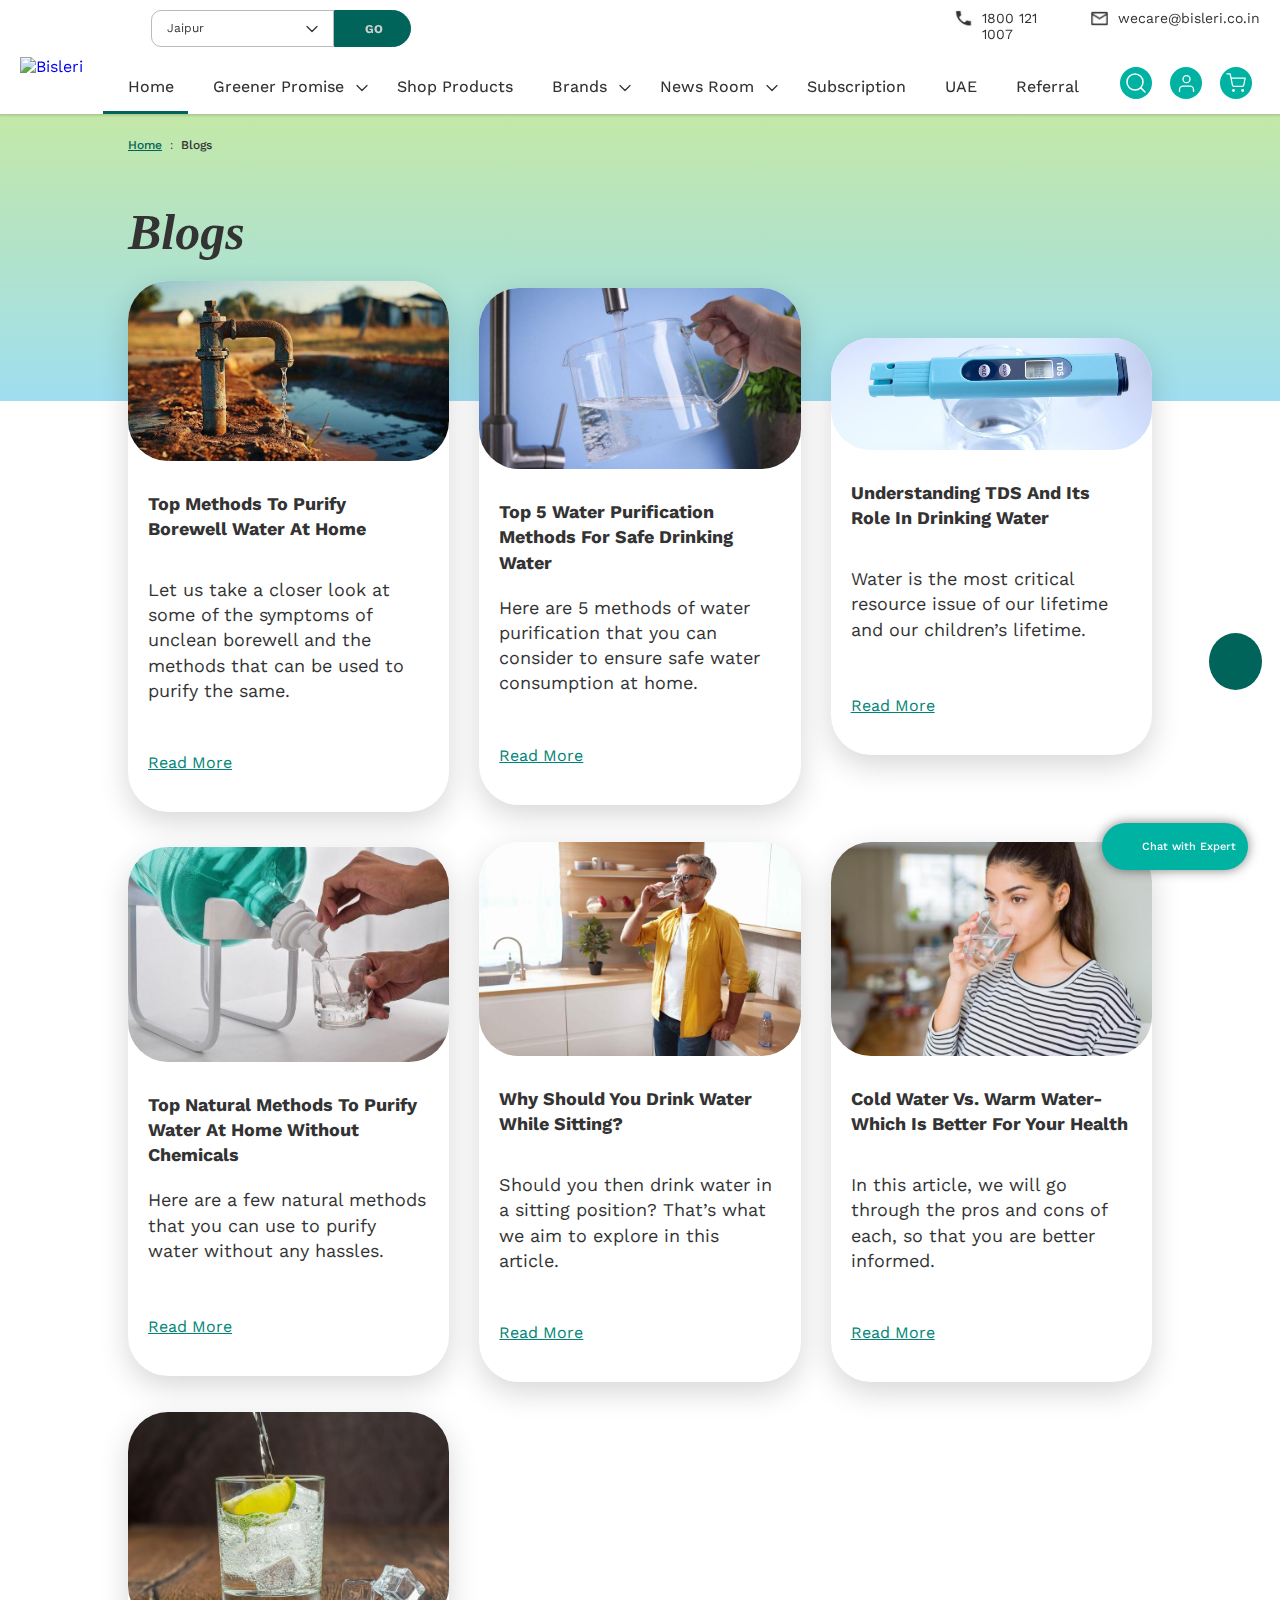
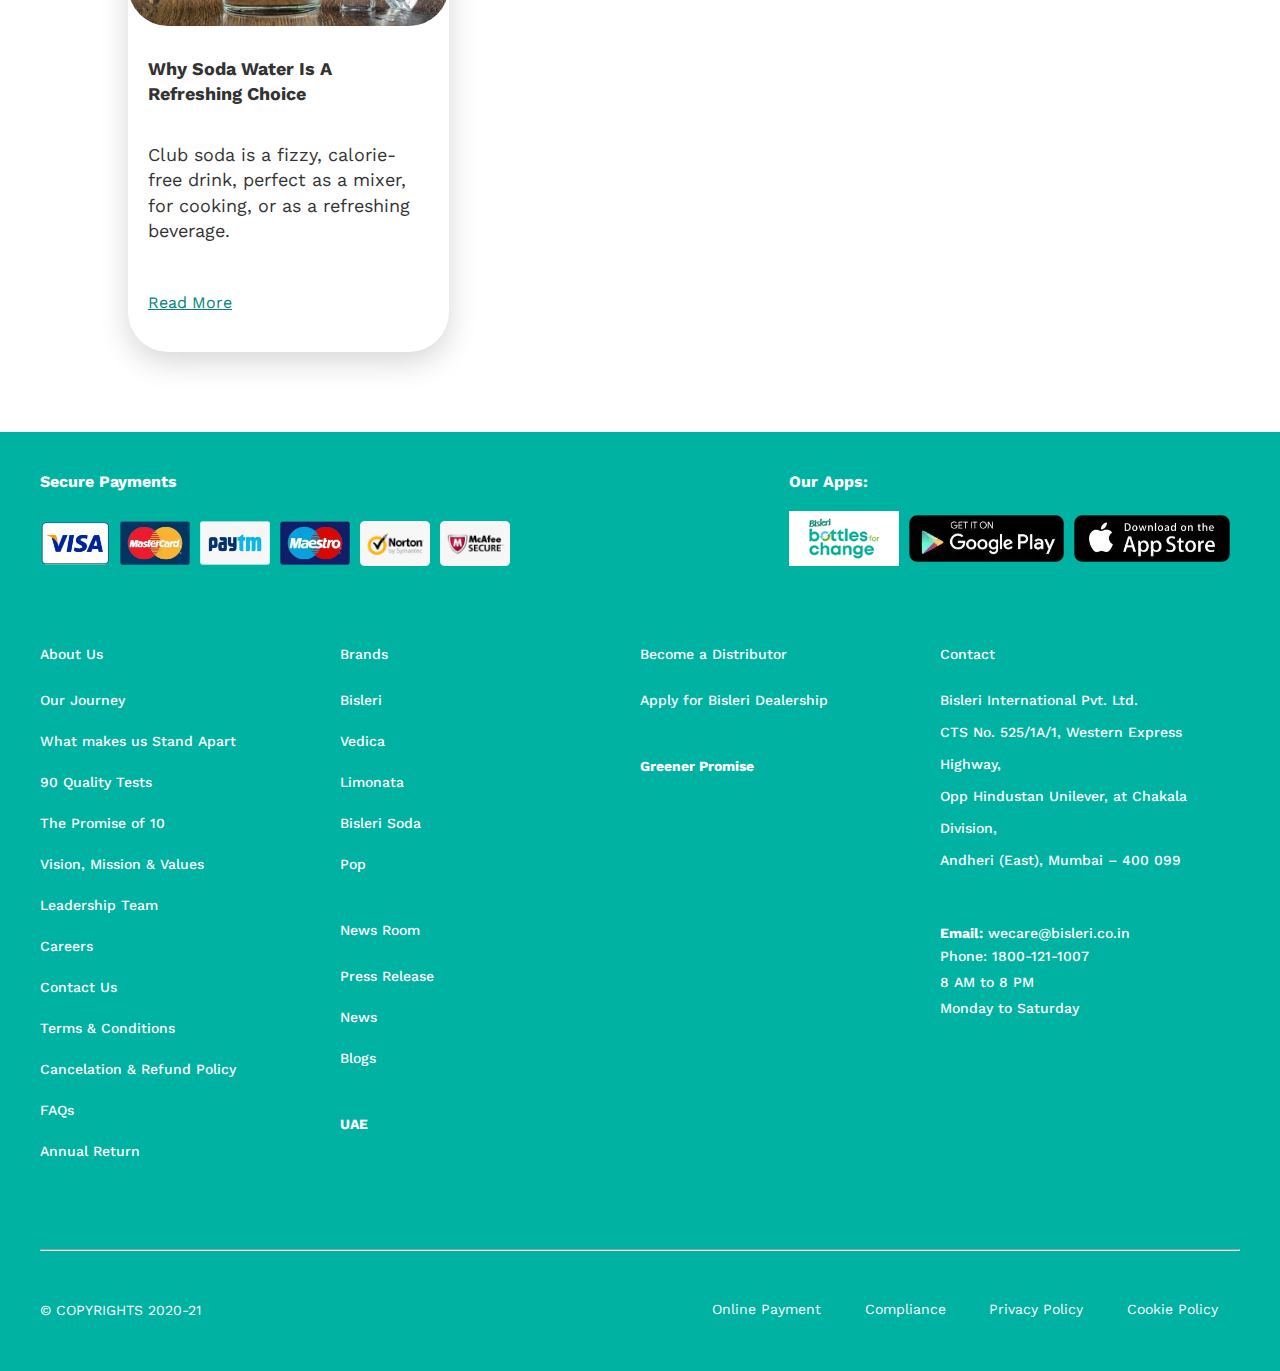
==== commit 595f27ea: "initial commit" ====
--- a/asset(abhinav)/blogs.html
+++ b/asset(abhinav)/blogs.html
@@ -20,10 +20,11 @@
       href="https://www.bisleri.com/images/favicon.ico"
       type="image/x-icon"
     />
-    <script src="../asset (aadil)/index.js"></script>
-
+    <!-- <script src="../asset (aadil)/index.js"></script> -->
+    
   </head>
   <body>
+
     <!-- Common Code Start (Header) -->
     <div id="loader">
       <img src="assets/loader.gif" alt="Loading...">
@@ -640,5 +641,8 @@
     </div>
 </div>
 <!-- Common Code End (Footer & Go to Up & Expert Chat) -->
+<button class="scrollToTop" style="display: inline-block;"><i class="bs--up-arrow"></i></button>
+<script src="../asset (aadil)/index.js"></script>
   </body>
+  
 </html>
--- a/asset(abhinav)/blogs.css
+++ b/asset(abhinav)/blogs.css
@@ -73,11 +73,13 @@
 }
 
 .header-loc .down{
-    background-image: url("asset/down.svg");
+    /* background-image: url("asset/down.svg"); */
+    background-image: url("../asset\ \(aadil\)/asset/down.svg");
 }
 
 .header-loc .up{
-    background-image: url("asset/up.svg");
+    /* background-image: url("asset/up.svg"); */
+    background-image: url("../asset\ \(aadil\)/asset/up.svg");
 }
 
 .header-loc button{
@@ -143,7 +145,8 @@
     width: 17px;
     height: 17px;
     margin-right: 10px;
-    background-image: url("asset/phone.jpg");
+    /* background-image: url("asset/phone.jpg"); */
+    background-image: url("../asset\ \(aadil\)/asset/phone.jpg");
     background-position: center;
     background-repeat: no-repeat;
     background-size: cover;
@@ -153,7 +156,8 @@
     width: 17px;
     height: 17px;
     margin-right: 10px;
-    background-image: url("asset/email.jpg");
+    /* background-image: url("asset/email.jpg"); */
+    background-image: url("../asset\ \(aadil\)/asset/email.jpg");
     background-position: center;
     background-repeat: no-repeat;
     background-size: cover;
@@ -193,7 +197,8 @@
 
 nav .expend{
     padding-right: 14px;
-    background-image: url("asset/down.svg");
+    /* background-image: url("asset/down.svg"); */
+    background-image: url("../asset\ \(aadil\)/asset/down.svg");
     background-position: right 11px;
     background-repeat: no-repeat;
     background-size: 20px 20px;
@@ -355,7 +360,8 @@
 }
 
 .header-right .search{
-    background-image: url("asset/search.svg");
+    /* background-image: url("assets/search.svg"); */
+    background-image: url("../asset\ \(aadil\)/asset/search.svg");
 }
 
 .search-bar-panel{
@@ -383,7 +389,8 @@
     color: #333333;
     padding: 2px 0 2px 35px;
     background-color: white;
-    background-image: url("asset/close.svg");
+    /* background-image: url("assets/close.svg"); */
+    background-image: url("../asset\ \(aadil\)/asset/close.svg");
     background-position: 0px center;
     background-repeat: no-repeat;
     background-size: 24px 24px;
@@ -475,7 +482,8 @@
 }
 
 .header-right .login{
-    background-image: url("asset/user.svg");
+    /* background-image: url("assets/user.svg"); */
+    background-image: url("../asset\ \(aadil\)/asset/user.svg");
     background-size: 21px 21px;
 }
 
@@ -516,7 +524,8 @@
 }
 
 .header-right .cart{
-    background-image: url("asset/cart.svg");
+    /* background-image: url("assets/cart.svg"); */
+    background-image: url("../asset\ \(aadil\)/asset/cart.svg");
     background-size: 20px 20px;
 }
 
@@ -566,7 +575,8 @@
     display: none;
     outline: none;
     background-color: #00645b;
-    background-image: url("asset/white-up.svg");
+    /* background-image: url("assets/white-up.svg"); */
+    background-image: url("../asset\ \(aadil\)/asset/white-up.svg");
     background-position: center;
     background-repeat: no-repeat;
     background-size: 28px 28px;
@@ -603,7 +613,8 @@
     padding: 17px 12px 17px 40px;
     box-shadow: 0 0 12px 0 rgba(0, 0, 0, 0.5);
     background-color: #00b2a2;
-    background-image: url("asset/help-chat.jpg");
+    /* background-image: url("assets/help-chat.jpg"); */
+    background-image: url("../asset\ \(aadil\)/asset/help-chat.jpg");
     background-position: 12px center;
     background-repeat: no-repeat;
     background-size: 18px 18px;
@@ -756,19 +767,23 @@
 }
 
 .social-links .facebook{
-    background-image: url("./asset/facebook.jpg");
+    /* background-image: url("./assets/facebook.jpg"); */
+    background-image: url("../asset\ \(aadil\)/asset/facebook.jpg");
 }
 
 .social-links .twitter{
-    background-image: url("./asset/x.jpg");
+    /* background-image: url("./assets/x.jpg"); */
+    background-image: url("../asset\ \(aadil\)/asset/x.jpg");
 }
 
 .social-links .instagram{
-    background-image: url("./asset/insta.jpg");
+    /* background-image: url("./assets/insta.jpg"); */
+    background-image: url("../asset\ \(aadil\)/asset/insta.jpg");
 }
 
 .social-links .youtube{
-    background-image: url("./asset/youtube.jpg");
+    /* background-image: url("./assets/youtube.jpg"); */
+    background-image: url("../asset\ \(aadil\)/asset/youtube.jpg");
 }
 
 .copyright{
@@ -1578,11 +1593,13 @@
 }
 
 .header-loc .down{
-    background-image: url("asset/down.svg");
+    /* background-image: url("assets/down.svg"); */
+    background-image: url("../asset\ \(aadil\)/asset/down.svg");
 }
 
 .header-loc .up{
-    background-image: url("asset/up.svg");
+    /* background-image: url("assets/up.svg"); */
+    background-image: url("../asset\ \(aadil\)/asset/up.svg");
 }
 
 .header-loc button{
@@ -1648,7 +1665,8 @@
     width: 17px;
     height: 17px;
     margin-right: 10px;
-    background-image: url("asset/phone.jpg");
+    /* background-image: url("assets/phone.jpg"); */
+    background-image: url("../asset\ \(aadil\)/asset/phone.jpg");
     background-position: center;
     background-repeat: no-repeat;
     background-size: cover;
@@ -1658,7 +1676,8 @@
     width: 17px;
     height: 17px;
     margin-right: 10px;
-    background-image: url("asset/email.jpg");
+    /* background-image: url("assets/email.jpg"); */
+    background-image: url("../asset\ \(aadil\)/asset/email.jpg");
     background-position: center;
     background-repeat: no-repeat;
     background-size: cover;
@@ -1698,7 +1717,8 @@
 
 nav .expend{
     padding-right: 14px;
-    background-image: url("asset/down.svg");
+    /* background-image: url("asset/down.svg"); */
+    background-image: url("../asset\ \(aadil\)/asset/down.svg");
     background-position: right 11px;
     background-repeat: no-repeat;
     background-size: 20px 20px;
@@ -1862,7 +1882,7 @@
 }
 
 .header-right .search{
-    background-image: url("asset/search.svg");
+    background-image: url("../asset\ \(aadil\)/asset/search.svg");
 }
 
 .search-bar-panel{
@@ -1890,7 +1910,8 @@
     color: #333333;
     padding: 2px 0 2px 35px;
     background-color: white;
-    background-image: url("asset/close.svg");
+    /* background-image: url("asset/close.svg"); */
+    background-image: url("../asset\ \(aadil\)/asset/close.svg");
     background-position: 0px center;
     background-repeat: no-repeat;
     background-size: 24px 24px;
@@ -1984,7 +2005,7 @@
 }
 
 .header-right .login{
-    background-image: url("asset/user.svg");
+    background-image: url("../asset\ \(aadil\)/asset/user.svg");
     background-size: 21px 21px;
 }
 
@@ -2025,7 +2046,8 @@
 }
 
 .header-right .cart{
-    background-image: url("asset/cart.svg");
+    /* background-image: url("asset/cart.svg"); */
+    background-image: url("../asset\ \(aadil\)/asset/cart.svg");
     background-size: 20px 20px;
 }
 
@@ -2075,7 +2097,8 @@
     display: none;
     outline: none;
     background-color: #00645b;
-    background-image: url("asset/white-up.svg");
+    /* background-image: url("asset/white-up.svg"); */
+    background-image: url("../asset\ \(aadil\)/asset/white-up.svg");
     background-position: center;
     background-repeat: no-repeat;
     background-size: 28px 28px;
@@ -2112,7 +2135,8 @@
     padding: 17px 12px 17px 40px;
     box-shadow: 0 0 12px 0 rgba(0, 0, 0, 0.5);
     background-color: #00b2a2;
-    background-image: url("asset/help-chat.jpg");
+    /* background-image: url("asset/help-chat.jpg"); */
+    background-image: url("../asset\ \(aadil\)/asset/help-chat.jpg");
     background-position: 12px center;
     background-repeat: no-repeat;
     background-size: 18px 18px;
@@ -2265,19 +2289,23 @@
 }
 
 .social-links .facebook{
-    background-image: url("./asset/facebook.jpg");
+    /* background-image: url("./asset/facebook.jpg"); */
+    background-image: url("../asset\ \(aadil\)/asset/facebook.jpg");
 }
 
 .social-links .twitter{
-    background-image: url("./asset/x.jpg");
+    /* background-image: url("./asset/x.jpg"); */
+    background-image: url("../asset\ \(aadil\)/asset/x.jpg");
 }
 
 .social-links .instagram{
-    background-image: url("./asset/insta.jpg");
+    /* background-image: url("./asset/insta.jpg"); */
+    background-image: url("../asset\ \(aadil\)/asset/insta.jpg");
 }
 
 .social-links .youtube{
-    background-image: url("./asset/youtube.jpg");
+    /* background-image: url("./asset/youtube.jpg"); */
+    background-image: url("../asset\ \(aadil\)/asset/youtube.jpg");
 }
 
 .copyright{
